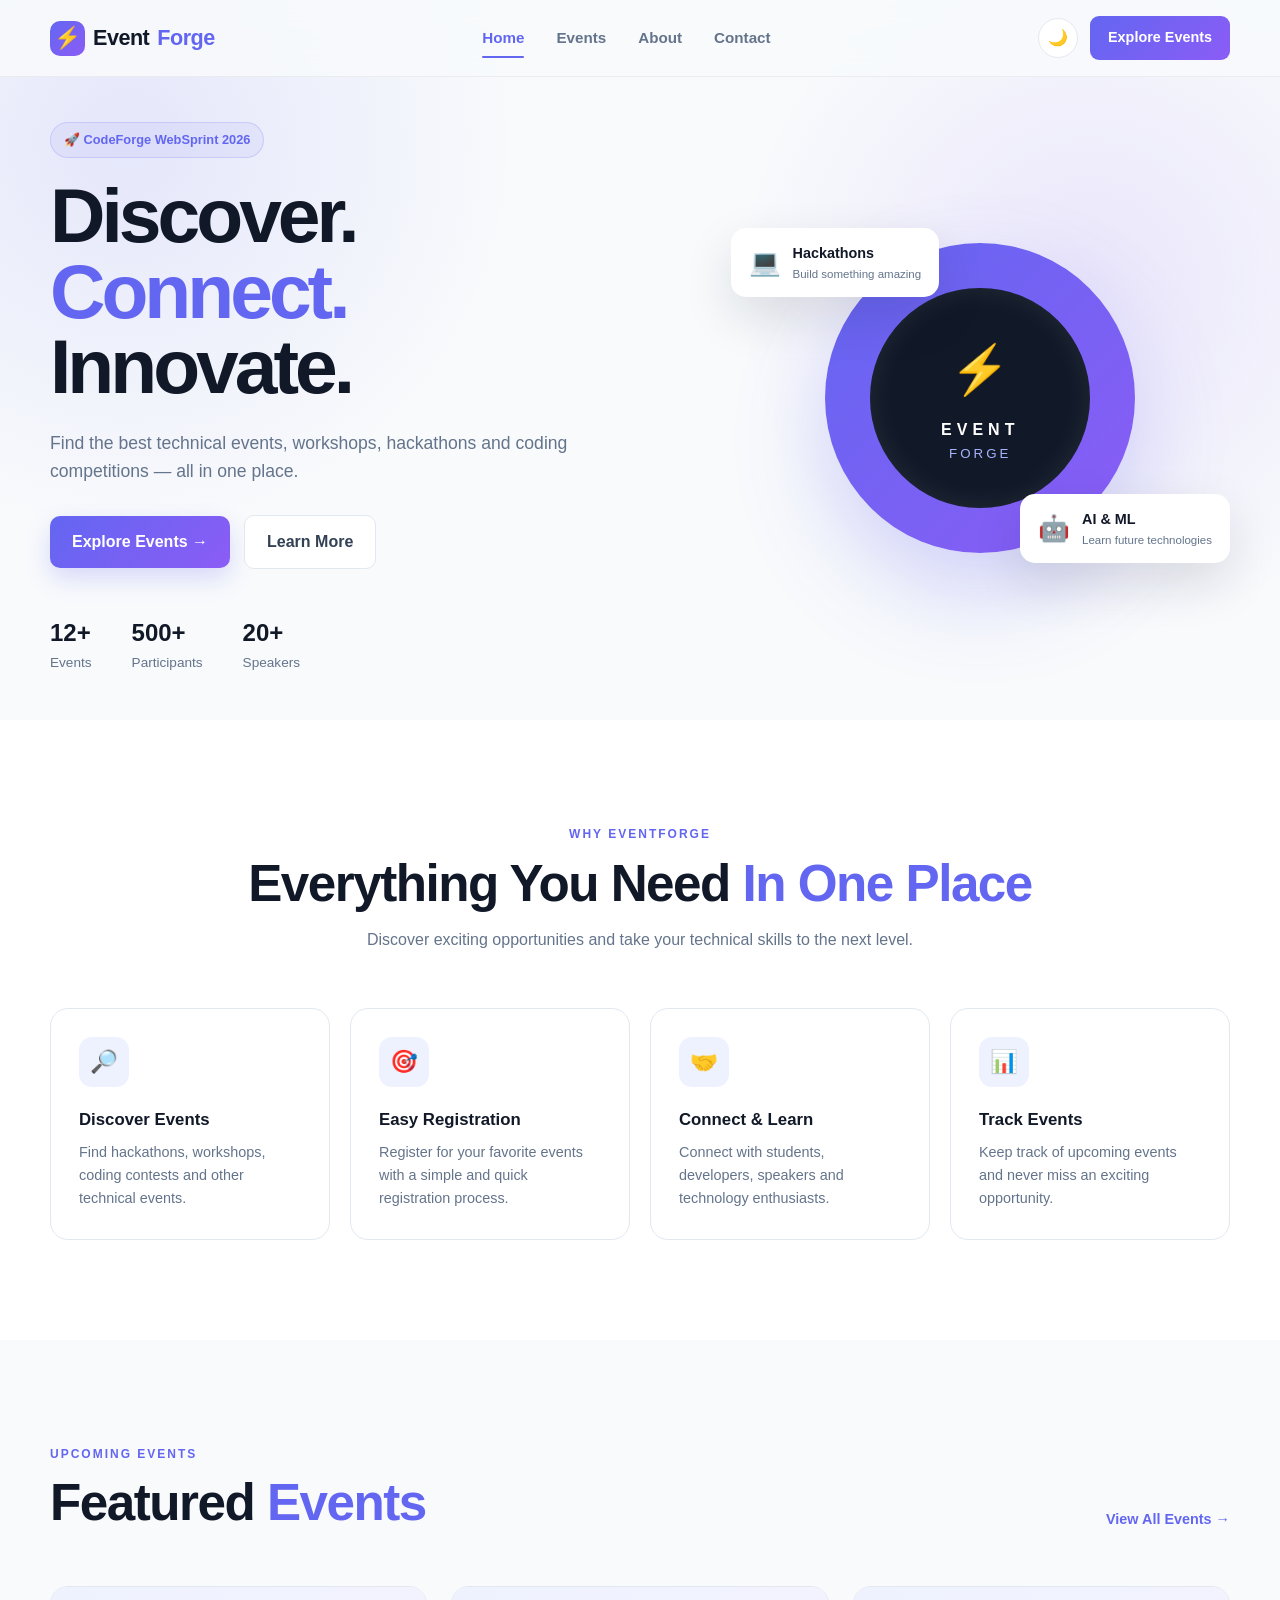
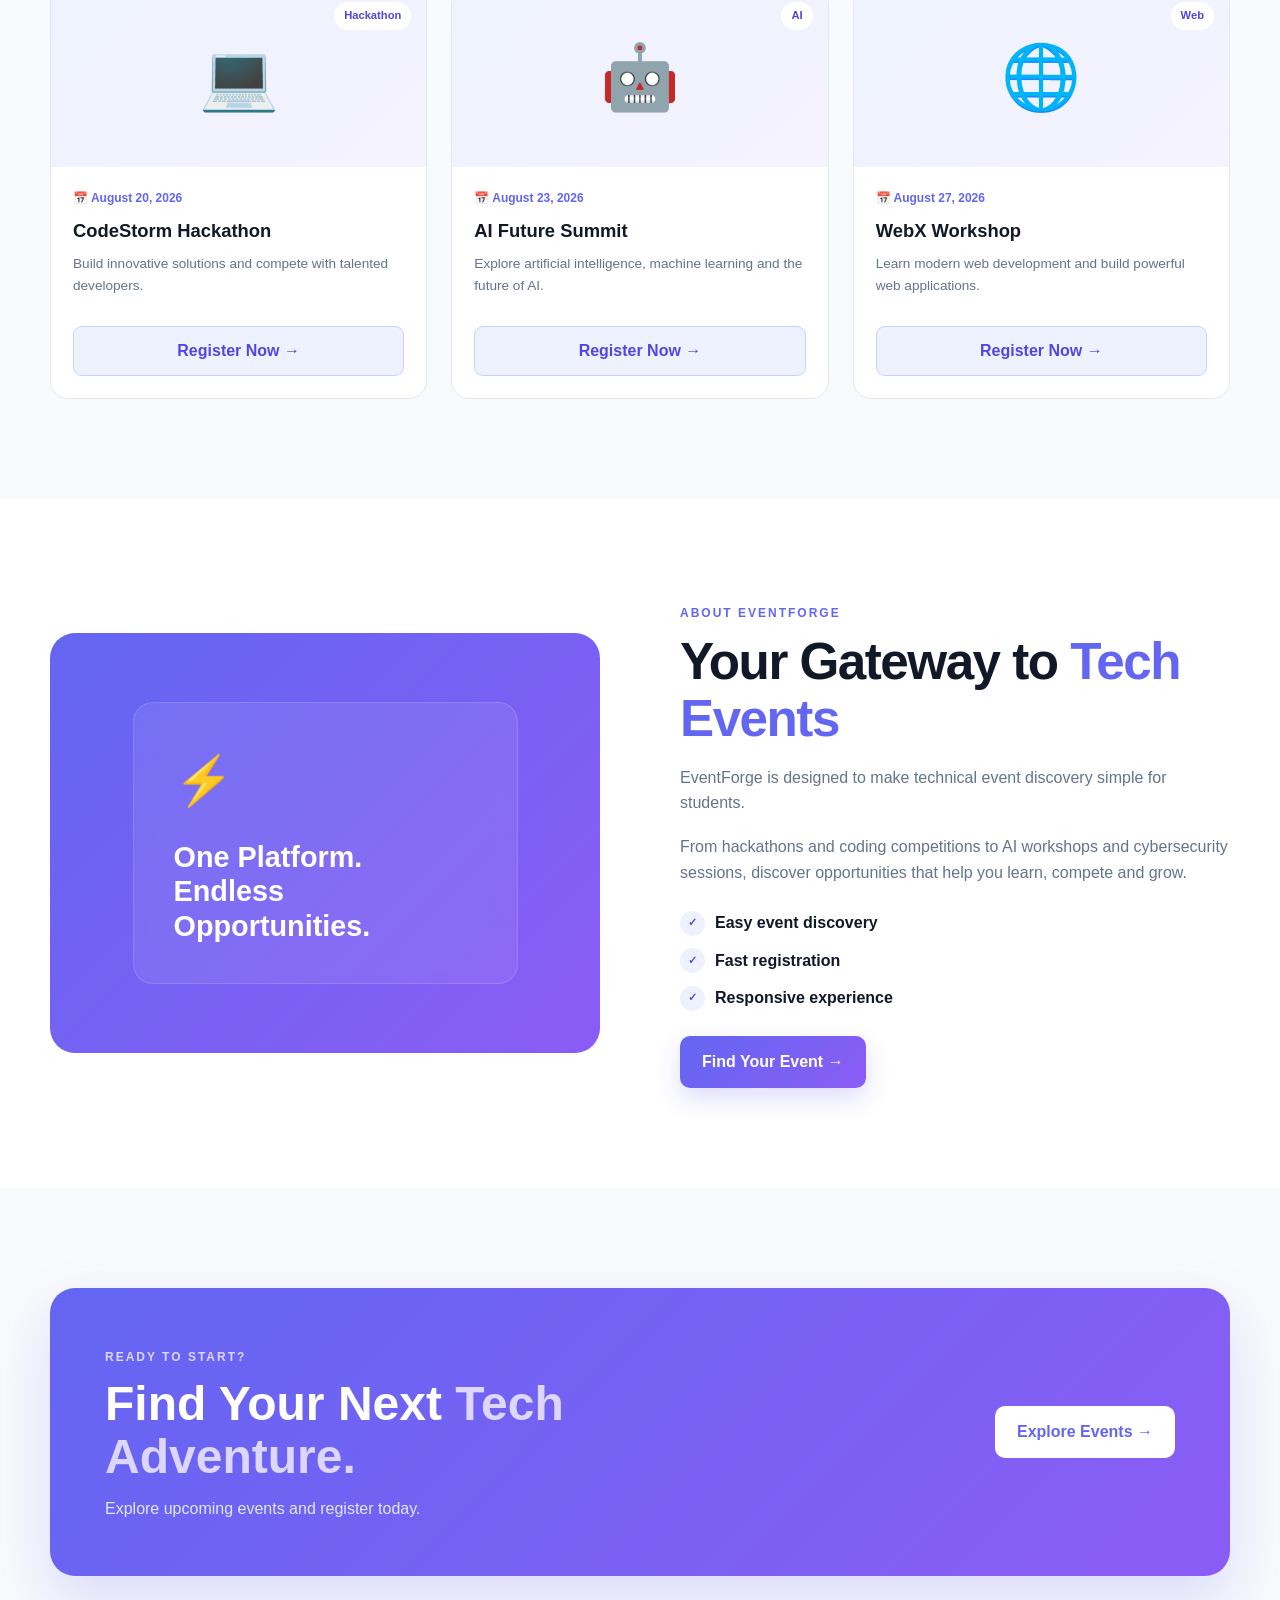
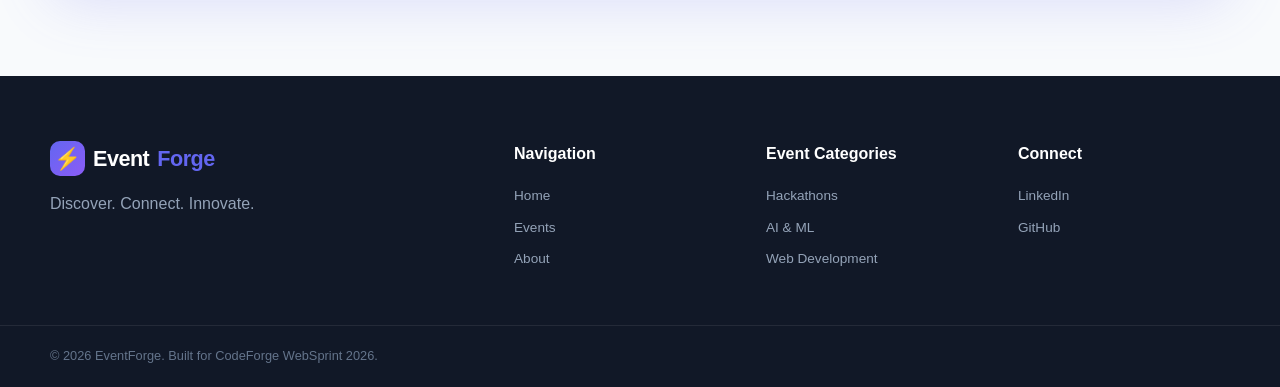
==== index.html @ fad7f62e "updated the footer." ====
<!DOCTYPE html>
<html lang="en">
<head>
    <meta charset="UTF-8">
    <meta name="viewport" content="width=device-width, initial-scale=1.0">

    <title>EventForge | Tech Event Management</title>

    <link rel="stylesheet" href="css/styles.css">
    <link rel="stylesheet" href="css/responsive.css">
</head>

<body>

    <!-- ================= HEADER ================= -->

    <header class="header">

        <div class="container nav-container">

            <a href="index.html" class="logo">
                <span class="logo-icon">⚡</span>
                Event<span>Forge</span>
            </a>

            <nav class="navbar" id="navbar">

                <a href="index.html" class="nav-link active">
                    Home
                </a>

                <a href="events.html" class="nav-link">
                    Events
                </a>

                <a href="index.html#about" class="nav-link">
                    About
                </a>

                <a href="index.html#contact" class="nav-link">
                    Contact
                </a>

            </nav>

            <div class="nav-actions">

                <button
                    class="theme-btn"
                    id="themeToggle"
                    title="Toggle Dark Mode">
                    🌙
                </button>

                <a href="events.html" class="nav-register">
                    Explore Events
                </a>

                <button class="menu-btn" id="menuBtn">
                    ☰
                </button>

            </div>

        </div>

    </header>


    <!-- ================= HERO ================= -->

    <main>

        <section class="hero">

            <div class="hero-background"></div>

            <div class="container hero-container">

                <div class="hero-content">

                    <div class="hero-badge">
                        🚀 CodeForge WebSprint 2026
                    </div>

                    <h1>
                        Discover.
                        <span>Connect.</span>
                        Innovate.
                    </h1>

                    <p>
                        Find the best technical events, workshops,
                        hackathons and coding competitions — all in one place.
                    </p>

                    <div class="hero-buttons">

                        <a href="events.html" class="btn btn-primary">
                            Explore Events →
                        </a>

                        <a href="#about" class="btn btn-secondary">
                            Learn More
                        </a>

                    </div>

                    <div class="hero-stats">

                        <div class="stat">
                            <strong>12+</strong>
                            <span>Events</span>
                        </div>

                        <div class="stat">
                            <strong>500+</strong>
                            <span>Participants</span>
                        </div>

                        <div class="stat">
                            <strong>20+</strong>
                            <span>Speakers</span>
                        </div>

                    </div>

                </div>


                <div class="hero-card">

                    <div class="floating-card card-one">
                        <span>💻</span>
                        <div>
                            <strong>Hackathons</strong>
                            <small>Build something amazing</small>
                        </div>
                    </div>

                    <div class="floating-card card-two">
                        <span>🤖</span>
                        <div>
                            <strong>AI & ML</strong>
                            <small>Learn future technologies</small>
                        </div>
                    </div>

                    <div class="hero-circle">

                        <div class="circle-content">
                            <span>⚡</span>
                            <strong>EVENT</strong>
                            <small>FORGE</small>
                        </div>

                    </div>

                </div>

            </div>

        </section>


        <!-- ================= HIGHLIGHTS ================= -->

        <section class="highlights section">

            <div class="container">

                <div class="section-heading">

                    <span class="section-label">
                        WHY EVENTFORGE
                    </span>

                    <h2>
                        Everything You Need
                        <span>In One Place</span>
                    </h2>

                    <p>
                        Discover exciting opportunities and take your
                        technical skills to the next level.
                    </p>

                </div>


                <div class="highlight-grid">

                    <div class="highlight-card">

                        <div class="highlight-icon">🔎</div>

                        <h3>Discover Events</h3>

                        <p>
                            Find hackathons, workshops, coding contests
                            and other technical events.
                        </p>

                    </div>


                    <div class="highlight-card">

                        <div class="highlight-icon">🎯</div>

                        <h3>Easy Registration</h3>

                        <p>
                            Register for your favorite events with
                            a simple and quick registration process.
                        </p>

                    </div>


                    <div class="highlight-card">

                        <div class="highlight-icon">🤝</div>

                        <h3>Connect & Learn</h3>

                        <p>
                            Connect with students, developers,
                            speakers and technology enthusiasts.
                        </p>

                    </div>


                    <div class="highlight-card">

                        <div class="highlight-icon">📊</div>

                        <h3>Track Events</h3>

                        <p>
                            Keep track of upcoming events and
                            never miss an exciting opportunity.
                        </p>

                    </div>

                </div>

            </div>

        </section>


        <!-- ================= FEATURED EVENTS ================= -->

        <section class="featured section">

            <div class="container">

                <div class="section-heading section-heading-row">

                    <div>

                        <span class="section-label">
                            UPCOMING EVENTS
                        </span>

                        <h2>
                            Featured <span>Events</span>
                        </h2>

                    </div>

                    <a href="events.html" class="view-all">
                        View All Events →
                    </a>

                </div>


                <div class="event-grid" id="featuredEvents">

                    <!-- JavaScript loads events -->

                </div>

            </div>

        </section>


        <!-- ================= ABOUT ================= -->

        <section class="about section" id="about">

            <div class="container about-container">

                <div class="about-visual">

                    <div class="about-box">

                        <span class="about-symbol">
                            ⚡
                        </span>

                        <h3>
                            One Platform.
                        </h3>

                        <h3>
                            Endless Opportunities.
                        </h3>

                    </div>

                </div>


                <div class="about-content">

                    <span class="section-label">
                        ABOUT EVENTFORGE
                    </span>

                    <h2>
                        Your Gateway to
                        <span>Tech Events</span>
                    </h2>

                    <p>
                        EventForge is designed to make technical
                        event discovery simple for students.
                    </p>

                    <p>
                        From hackathons and coding competitions to
                        AI workshops and cybersecurity sessions,
                        discover opportunities that help you learn,
                        compete and grow.
                    </p>

                    <div class="about-list">

                        <div>
                            <span>✓</span>
                            Easy event discovery
                        </div>

                        <div>
                            <span>✓</span>
                            Fast registration
                        </div>

                        <div>
                            <span>✓</span>
                            Responsive experience
                        </div>

                    </div>

                    <a href="events.html" class="btn btn-primary">
                        Find Your Event →
                    </a>

                </div>

            </div>

        </section>


        <!-- ================= CTA ================= -->

        <section class="cta section">

            <div class="container">

                <div class="cta-box">

                    <div>

                        <span class="section-label">
                            READY TO START?
                        </span>

                        <h2>
                            Find Your Next
                            <span>Tech Adventure.</span>
                        </h2>

                        <p>
                            Explore upcoming events and register today.
                        </p>

                    </div>

                    <a href="events.html" class="btn btn-light">
                        Explore Events →
                    </a>

                </div>

            </div>

        </section>

    </main>


    <!-- ================= FOOTER ================= -->

    <footer class="footer" id="contact">

        <div class="container footer-grid">

            <div class="footer-brand">

                <a href="index.html" class="logo">
                    <span class="logo-icon">⚡</span>
                    Event<span>Forge</span>
                </a>

                <p>
                    Discover. Connect. Innovate.
                </p>

            </div>


            <div class="footer-column">

                <h4>Navigation</h4>

                <a href="index.html">Home</a>
                <a href="events.html">Events</a>
                <a href="#about">About</a>

            </div>


            <div class="footer-column">

                <h4>Event Categories</h4>

                <a href="events.html?category=Hackathon">
                    Hackathons
                </a>

                <a href="events.html?category=AI">
                    AI & ML
                </a>

                <a href="events.html?category=Web">
                    Web Development
                </a>

            </div>


            <div class="footer-column">

                <h4>Connect</h4>
                <a href="#">LinkedIn</a>
                <a href="#">GitHub</a>

            </div>

        </div>


        <div class="footer-bottom">

            <div class="container">

                <p>
                    © 2026 EventForge. Built for CodeForge WebSprint 2026.
                </p>

            </div>

        </div>

    </footer>


    <script src="js/events.js"></script>
    <script src="js/script.js"></script>

</body>
</html>
---- css/styles.css ----
/* ==========================================
   EVENTFORGE
   MAIN STYLESHEET
========================================== */


/* ==========================================
   RESET
========================================== */

* {
    margin: 0;
    padding: 0;
    box-sizing: border-box;
}


html {
    scroll-behavior: smooth;
}


body {
    font-family:
        Inter,
        Arial,
        Helvetica,
        sans-serif;

    background: #f8fafc;

    color: #111827;

    line-height: 1.6;

    transition:
        background 0.3s ease,
        color 0.3s ease;
}


body.modal-open {
    overflow: hidden;
}


a {
    text-decoration: none;
    color: inherit;
}


button,
input,
select {
    font: inherit;
}


button {
    cursor: pointer;
}


img {
    max-width: 100%;
    display: block;
}


/* ==========================================
   CONTAINER
========================================== */

.container {
    width: min(
        1180px,
        calc(100% - 40px)
    );

    margin: auto;
}


/* ==========================================
   HEADER
========================================== */

.header {
    position: fixed;

    top: 0;
    left: 0;

    width: 100%;

    z-index: 1000;

    background: rgba(
        248,
        250,
        252,
        0.88
    );

    backdrop-filter: blur(15px);

    border-bottom:
        1px solid rgba(
            0,
            0,
            0,
            0.05
        );

    transition: 0.3s ease;
}


.header.scrolled {
    box-shadow:
        0 8px 30px rgba(
            0,
            0,
            0,
            0.08
        );
}


.nav-container {
    height: 76px;

    display: flex;

    align-items: center;

    justify-content: space-between;

    gap: 30px;
}


/* ==========================================
   LOGO
========================================== */

.logo {
    display: flex;

    align-items: center;

    gap: 8px;

    font-size: 1.35rem;

    font-weight: 800;

    letter-spacing: -0.5px;
}


.logo span:last-child {
    color: #6366f1;
}


.logo-icon {
    width: 35px;

    height: 35px;

    display: grid;

    place-items: center;

    border-radius: 10px;

    color: white;

    background:
        linear-gradient(
            135deg,
            #6366f1,
            #8b5cf6
        );
}


/* ==========================================
   NAVIGATION
========================================== */

.navbar {
    display: flex;

    align-items: center;

    gap: 32px;
}


.nav-link {
    position: relative;

    font-size: 0.95rem;

    font-weight: 600;

    color: #64748b;

    transition: 0.25s ease;
}


.nav-link:hover,
.nav-link.active {
    color: #6366f1;
}


.nav-link.active::after {
    content: "";

    position: absolute;

    left: 0;

    bottom: -8px;

    width: 100%;

    height: 2px;

    border-radius: 10px;

    background: #6366f1;
}


.nav-actions {
    display: flex;

    align-items: center;

    gap: 12px;
}


.theme-btn {
    width: 40px;

    height: 40px;

    border: 1px solid #e2e8f0;

    border-radius: 50%;

    background: white;

    transition: 0.25s ease;
}


.theme-btn:hover {
    transform: rotate(15deg);
}


.nav-register {
    padding:
        10px 18px;

    border-radius: 9px;

    color: white;

    font-size: 0.9rem;

    font-weight: 700;

    background:
        linear-gradient(
            135deg,
            #6366f1,
            #8b5cf6
        );
}


.menu-btn {
    display: none;

    border: none;

    background: none;

    font-size: 1.5rem;
}


/* ==========================================
   HERO
========================================== */

.hero {
    position: relative;

    min-height: 720px;

    padding-top: 76px;

    display: flex;

    align-items: center;

    overflow: hidden;
}


.hero-background {
    position: absolute;

    inset: 0;

    background:
        radial-gradient(
            circle at 10% 20%,
            rgba(
                99,
                102,
                241,
                0.13
            ),
            transparent 30%
        ),

        radial-gradient(
            circle at 85% 40%,
            rgba(
                139,
                92,
                246,
                0.13
            ),
            transparent 30%
        );
}


.hero-container {
    position: relative;

    display: grid;

    grid-template-columns:
        1.1fr
        0.9fr;

    align-items: center;

    gap: 70px;
}


.hero-badge {
    display: inline-flex;

    padding:
        7px 13px;

    margin-bottom: 20px;

    border:
        1px solid
        rgba(
            99,
            102,
            241,
            0.2
        );

    border-radius: 30px;

    background:
        rgba(
            99,
            102,
            241,
            0.07
        );

    color: #6366f1;

    font-size: 0.8rem;

    font-weight: 700;
}


.hero h1 {
    max-width: 700px;

    font-size:
        clamp(
            3rem,
            6vw,
            5.5rem
        );

    line-height: 0.98;

    letter-spacing: -4px;

    margin-bottom: 25px;
}


.hero h1 span {
    display: block;

    color: #6366f1;
}


.hero-content > p {
    max-width: 570px;

    margin-bottom: 30px;

    color: #64748b;

    font-size: 1.1rem;
}


.hero-buttons {
    display: flex;

    align-items: center;

    gap: 14px;

    margin-bottom: 45px;
}


.btn {
    display: inline-flex;

    justify-content: center;

    align-items: center;

    gap: 8px;

    padding:
        13px 22px;

    border-radius: 10px;

    border: none;

    font-weight: 700;

    transition:
        transform 0.25s ease,
        box-shadow 0.25s ease;
}


.btn:hover {
    transform: translateY(-2px);
}


.btn-primary {
    color: white;

    background:
        linear-gradient(
            135deg,
            #6366f1,
            #8b5cf6
        );

    box-shadow:
        0 10px 25px
        rgba(
            99,
            102,
            241,
            0.22
        );
}


.btn-secondary {
    background: white;

    border:
        1px solid #e2e8f0;

    color: #334155;
}


.btn-light {
    background: white;

    color: #6366f1;
}


/* ==========================================
   STATS
========================================== */

.hero-stats {
    display: flex;

    gap: 40px;
}


.stat {
    display: flex;

    flex-direction: column;
}


.stat strong {
    font-size: 1.5rem;
}


.stat span {
    color: #64748b;

    font-size: 0.85rem;
}


/* ==========================================
   HERO VISUAL
========================================== */

.hero-card {
    position: relative;

    height: 480px;

    display: grid;

    place-items: center;
}


.hero-circle {
    width: 310px;

    height: 310px;

    display: grid;

    place-items: center;

    border-radius: 50%;

    background:
        linear-gradient(
            135deg,
            #6366f1,
            #8b5cf6
        );

    box-shadow:
        0 40px 90px
        rgba(
            99,
            102,
            241,
            0.25
        );

    animation:
        float 5s ease-in-out infinite;
}


.circle-content {
    width: 220px;

    height: 220px;

    display: flex;

    flex-direction: column;

    align-items: center;

    justify-content: center;

    border-radius: 50%;

    background: #111827;

    color: white;

    box-shadow:
        inset 0 0 30px
        rgba(
            255,
            255,
            255,
            0.08
        );
}


.circle-content span {
    font-size: 3rem;

    margin-bottom: 8px;
}


.circle-content strong {
    letter-spacing: 5px;
}


.circle-content small {
    letter-spacing: 3px;

    color: #a5b4fc;
}


.floating-card {
    position: absolute;

    z-index: 2;

    display: flex;

    align-items: center;

    gap: 12px;

    padding: 14px 18px;

    border-radius: 15px;

    background: white;

    box-shadow:
        0 20px 50px
        rgba(
            15,
            23,
            42,
            0.12
        );

    animation:
        float 4s ease-in-out infinite;
}


.floating-card span {
    font-size: 1.6rem;
}


.floating-card div {
    display: flex;

    flex-direction: column;
}


.floating-card strong {
    font-size: 0.9rem;
}


.floating-card small {
    color: #64748b;

    font-size: 0.72rem;
}


.card-one {
    top: 70px;

    left: 0;
}


.card-two {
    right: 0;

    bottom: 75px;

    animation-delay: 1s;
}


@keyframes float {

    0%,
    100% {
        transform: translateY(0);
    }

    50% {
        transform: translateY(-12px);
    }

}


/* ==========================================
   SECTIONS
========================================== */

.section {
    padding:
        100px 0;
}


.section-heading {
    text-align: center;

    margin-bottom: 55px;
}


.section-heading-row {
    display: flex;

    align-items: flex-end;

    justify-content: space-between;

    text-align: left;
}


.section-label {
    color: #6366f1;

    font-size: 0.75rem;

    font-weight: 800;

    letter-spacing: 2px;
}


.section-heading h2,
.about-content h2 {
    margin-top: 10px;

    font-size:
        clamp(
            2rem,
            4vw,
            3.2rem
        );

    line-height: 1.1;

    letter-spacing: -1.5px;
}


.section-heading h2 span,
.about-content h2 span,
.cta-box h2 span {
    color: #6366f1;
}


.section-heading p {
    max-width: 600px;

    margin:
        15px auto 0;

    color: #64748b;
}


/* ==========================================
   HIGHLIGHTS
========================================== */

.highlights {
    background: white;
}


.highlight-grid {
    display: grid;

    grid-template-columns:
        repeat(4, 1fr);

    gap: 20px;
}


.highlight-card {
    padding: 28px;

    border:
        1px solid #e2e8f0;

    border-radius: 18px;

    background: white;

    transition:
        transform 0.3s ease,
        box-shadow 0.3s ease;
}


.highlight-card:hover {
    transform: translateY(-6px);

    box-shadow:
        0 20px 50px
        rgba(
            15,
            23,
            42,
            0.08
        );
}


.highlight-icon {
    width: 50px;

    height: 50px;

    display: grid;

    place-items: center;

    margin-bottom: 20px;

    border-radius: 13px;

    background:
        #eef2ff;

    font-size: 1.4rem;
}


.highlight-card h3 {
    margin-bottom: 8px;

    font-size: 1.05rem;
}


.highlight-card p {
    color: #64748b;

    font-size: 0.9rem;
}


/* ==========================================
   EVENT CARDS
========================================== */

.event-grid {
    display: grid;

    grid-template-columns:
        repeat(3, 1fr);

    gap: 24px;
}


.event-card {
    overflow: hidden;

    border:
        1px solid #e2e8f0;

    border-radius: 18px;

    background: white;

    transition:
        transform 0.3s ease,
        box-shadow 0.3s ease;
}


.event-card:hover {
    transform: translateY(-6px);

    box-shadow:
        0 20px 50px
        rgba(
            15,
            23,
            42,
            0.1
        );
}


.event-image {
    position: relative;

    height: 180px;

    display: grid;

    place-items: center;

    background:
        linear-gradient(
            135deg,
            #eef2ff,
            #f5f3ff
        );
}


.event-icon {
    font-size: 4rem;
}


.event-category {
    position: absolute;

    top: 15px;

    right: 15px;

    padding:
        5px 10px;

    border-radius: 20px;

    color: #4f46e5;

    background: white;

    font-size: 0.7rem;

    font-weight: 700;
}


.event-content {
    padding: 22px;
}


.event-date {
    margin-bottom: 7px;

    color: #6366f1;

    font-size: 0.75rem;

    font-weight: 700;
}


.event-content h3 {
    margin-bottom: 8px;

    font-size: 1.15rem;
}


.event-content p {
    min-height: 55px;

    margin-bottom: 18px;

    color: #64748b;

    font-size: 0.85rem;
}


.event-register {
    width: 100%;

    padding: 11px;

    border:
        1px solid #c7d2fe;

    border-radius: 9px;

    color: #4f46e5;

    background: #eef2ff;

    font-weight: 700;

    transition: 0.25s ease;
}


.event-register:hover {
    color: white;

    background: #6366f1;
}


.view-all {
    color: #6366f1;

    font-weight: 700;

    font-size: 0.9rem;
}


/* ==========================================
   ABOUT
========================================== */

.about {
    background: white;
}


.about-container {
    display: grid;

    grid-template-columns:
        1fr 1fr;

    align-items: center;

    gap: 80px;
}


.about-visual {
    min-height: 420px;

    display: grid;

    place-items: center;

    border-radius: 25px;

    background:
        linear-gradient(
            135deg,
            #6366f1,
            #8b5cf6
        );
}


.about-box {
    width: 70%;

    padding: 40px;

    border:
        1px solid
        rgba(
            255,
            255,
            255,
            0.15
        );

    border-radius: 20px;

    background:
        rgba(
            255,
            255,
            255,
            0.08
        );

    color: white;

    backdrop-filter: blur(10px);
}


.about-symbol {
    font-size: 3rem;

    display: block;

    margin-bottom: 20px;
}


.about-box h3 {
    font-size: 1.8rem;

    line-height: 1.2;
}


.about-content > p {
    margin-top: 18px;

    color: #64748b;
}


.about-list {
    display: flex;

    flex-direction: column;

    gap: 12px;

    margin:
        25px 0;
}


.about-list div {
    display: flex;

    align-items: center;

    gap: 10px;

    font-weight: 600;
}


.about-list span {
    width: 25px;

    height: 25px;

    display: grid;

    place-items: center;

    border-radius: 50%;

    color: #4f46e5;

    background: #eef2ff;

    font-size: 0.7rem;
}


/* ==========================================
   CTA
========================================== */

.cta-box {
    display: flex;

    align-items: center;

    justify-content: space-between;

    gap: 30px;

    padding: 55px;

    border-radius: 25px;

    background:
        linear-gradient(
            135deg,
            #6366f1,
            #8b5cf6
        );

    color: white;

    box-shadow:
        0 25px 60px
        rgba(
            99,
            102,
            241,
            0.2
        );
}


.cta-box .section-label {
    color: #ddd6fe;
}


.cta-box h2 {
    margin-top: 10px;

    max-width: 600px;

    font-size:
        clamp(
            2rem,
            4vw,
            3rem
        );

    line-height: 1.1;
}


.cta-box h2 span {
    color: #ddd6fe;
}


.cta-box p {
    margin-top: 12px;

    color: #e0e7ff;
}


/* ==========================================
   PAGE HERO
========================================== */

.page-hero {
    padding:
        170px 0 90px;

    text-align: center;

    background:
        radial-gradient(
            circle at 50% 0%,
            rgba(
                99,
                102,
                241,
                0.12
            ),
            transparent 50%
        );
}


.page-hero h1 {
    margin:
        12px 0;

    font-size:
        clamp(
            2.5rem,
            6vw,
            4.5rem
        );

    letter-spacing: -3px;
}


.page-hero h1 span {
    color: #6366f1;
}


.page-hero p {
    color: #64748b;

    font-size: 1.05rem;
}


/* ==========================================
   SEARCH CONTROLS
========================================== */

.event-controls {
    display: grid;

    grid-template-columns:
        1fr
        250px;

    gap: 15px;

    margin-bottom: 20px;
}


.search-box {
    display: flex;

    align-items: center;

    gap: 10px;

    padding:
        0 16px;

    border:
        1px solid #e2e8f0;

    border-radius: 10px;

    background: white;
}


.search-box input {
    width: 100%;

    padding: 14px 0;

    outline: none;

    border: none;

    background: transparent;
}


.filter-box select {
    width: 100%;

    padding: 14px;

    border:
        1px solid #e2e8f0;

    border-radius: 10px;

    outline: none;

    background: white;
}


.results-info {
    margin-bottom: 25px;

    color: #64748b;

    font-size: 0.85rem;
}


.full-events {
    grid-template-columns:
        repeat(3, 1fr);
}


/* ==========================================
   NO EVENTS
========================================== */

.no-events {
    padding: 70px 20px;

    text-align: center;
}


.no-events > div {
    font-size: 3rem;
}


.no-events h3 {
    margin-top: 10px;
}


.no-events p {
    color: #64748b;
}


/* ==========================================
   MODAL
========================================== */

.modal {
    position: fixed;

    inset: 0;

    z-index: 2000;

    display: flex;

    align-items: center;

    justify-content: center;

    padding: 20px;

    background:
        rgba(
            15,
            23,
            42,
            0.65
        );

    opacity: 0;

    visibility: hidden;

    transition: 0.3s ease;
}


.modal.show {
    opacity: 1;

    visibility: visible;
}


.modal-content {
    position: relative;

    width: min(
        500px,
        100%
    );

    max-height: 90vh;

    overflow-y: auto;

    padding: 35px;

    border-radius: 20px;

    background: white;

    transform: translateY(20px);

    transition: 0.3s ease;
}


.modal.show .modal-content {
    transform: translateY(0);
}


.modal-close {
    position: absolute;

    top: 15px;

    right: 15px;

    width: 35px;

    height: 35px;

    border: none;

    border-radius: 50%;

    background: #f1f5f9;

    font-size: 1.3rem;
}


.modal-header {
    text-align: center;

    margin-bottom: 25px;
}


.modal-icon {
    font-size: 2.5rem;
}


.modal-header h2 {
    margin-top: 8px;
}


.modal-header p {
    color: #6366f1;

    font-size: 0.85rem;
}


.form-group {
    margin-bottom: 18px;
}


.form-group label {
    display: block;

    margin-bottom: 7px;

    font-size: 0.85rem;

    font-weight: 700;
}


.form-group input,
.form-group select {
    width: 100%;

    padding: 12px 14px;

    border:
        1px solid #e2e8f0;

    border-radius: 9px;

    outline: none;

    background: white;
}


.form-group input:focus,
.form-group select:focus {
    border-color: #6366f1;

    box-shadow:
        0 0 0 3px
        rgba(
            99,
            102,
            241,
            0.1
        );
}


.error {
    display: block;

    margin-top: 5px;

    color: #ef4444;

    font-size: 0.72rem;
}


.form-submit {
    width: 100%;

    margin-top: 5px;
}


.success-message {
    display: none;

    text-align: center;

    padding: 20px 0;
}


.success-message.show {
    display: block;
}


.success-icon {
    width: 70px;

    height: 70px;

    display: grid;

    place-items: center;

    margin:
        0 auto 20px;

    border-radius: 50%;

    color: white;

    background: #22c55e;

    font-size: 2rem;
}


.success-message p {
    margin:
        8px 0 25px;

    color: #64748b;
}


/* ==========================================
   FOOTER
========================================== */

.footer {
    padding-top: 65px;

    background: #111827;

    color: white;
}


.footer-grid {
    display: grid;

    grid-template-columns:
        2fr
        1fr
        1fr
        1fr;

    gap: 40px;

    padding-bottom: 55px;
}


.footer-brand p {
    margin-top: 15px;

    color: #94a3b8;
}


.footer-column {
    display: flex;

    flex-direction: column;

    gap: 10px;
}


.footer-column h4 {
    margin-bottom: 8px;
}


.footer-column a {
    color: #94a3b8;

    font-size: 0.85rem;

    transition: 0.2s ease;
}


.footer-column a:hover {
    color: white;
}


.footer-bottom {
    padding:
        20px 0;

    border-top:
        1px solid
        rgba(
            255,
            255,
            255,
            0.08
        );
}


.footer-bottom p {
    color: #64748b;

    font-size: 0.8rem;
}


/* ==========================================
   DARK MODE
========================================== */

body.dark-mode {
    background: #0f172a;

    color: #f8fafc;
}


body.dark-mode .header {
    background:
        rgba(
            15,
            23,
            42,
            0.9
        );

    border-color:
        rgba(
            255,
            255,
            255,
            0.08
        );
}


body.dark-mode .nav-link {
    color: #94a3b8;
}


body.dark-mode .nav-link:hover,
body.dark-mode .nav-link.active {
    color: #a5b4fc;
}


body.dark-mode .theme-btn {
    color: white;

    background: #1e293b;

    border-color: #334155;
}


body.dark-mode .hero-content > p,
body.dark-mode .section-heading p,
body.dark-mode .page-hero p,
body.dark-mode .event-content p,
body.dark-mode .stat span,
body.dark-mode .about-content > p {
    color: #94a3b8;
}


body.dark-mode .highlights,
body.dark-mode .about {
    background: #0f172a;
}


body.dark-mode .highlight-card,
body.dark-mode .event-card {
    border-color: #1e293b;

    background: #111827;
}


body.dark-mode .highlight-card p,
body.dark-mode .event-content p {
    color: #94a3b8;
}


body.dark-mode .highlight-icon {
    background: #1e293b;
}


body.dark-mode .event-image {
    background:
        linear-gradient(
            135deg,
            #1e1b4b,
            #312e81
        );
}


body.dark-mode .event-category {
    color: #c7d2fe;

    background: #111827;
}


body.dark-mode .event-register {
    color: #c7d2fe;

    border-color: #3730a3;

    background: #1e1b4b;
}


body.dark-mode .event-register:hover {
    color: white;

    background: #6366f1;
}


body.dark-mode .btn-secondary {
    color: #e2e8f0;

    background: #1e293b;

    border-color: #334155;
}


body.dark-mode .search-box,
body.dark-mode .filter-box select {
    color: white;

    background: #111827;

    border-color: #334155;
}


body.dark-mode .search-box input,
body.dark-mode .filter-box select {
    color: white;
}


body.dark-mode .search-box input::placeholder {
    color: #64748b;
}


body.dark-mode .modal-content {
    background: #111827;
}


body.dark-mode .modal-close {
    color: white;

    background: #1e293b;
}


body.dark-mode .form-group input,
body.dark-mode .form-group select {
    color: white;

    background: #0f172a;

    border-color: #334155;
}


body.dark-mode .form-group input::placeholder {
    color: #64748b;
}
---- css/responsive.css ----
/* ==========================================
   RESPONSIVE DESIGN
========================================== */


/* ==========================================
   TABLET
========================================== */

@media (max-width: 1000px) {

    .hero-container {
        grid-template-columns: 1fr;

        text-align: center;

        gap: 20px;
    }


    .hero {
        padding-top: 120px;
    }


    .hero-content > p {
        margin-left: auto;

        margin-right: auto;
    }


    .hero-buttons,
    .hero-stats {
        justify-content: center;
    }


    .hero-card {
        height: 380px;
    }


    .highlight-grid {
        grid-template-columns:
            repeat(2, 1fr);
    }


    .event-grid,
    .full-events {
        grid-template-columns:
            repeat(2, 1fr);
    }


    .about-container {
        grid-template-columns: 1fr;

        gap: 50px;
    }


    .about-visual {
        min-height: 350px;
    }


    .footer-grid {
        grid-template-columns:
            repeat(2, 1fr);
    }

}


/* ==========================================
   MOBILE
========================================== */

@media (max-width: 700px) {

    .container {
        width:
            calc(100% - 30px);
    }


    .nav-container {
        height: 68px;
    }


    .navbar {
        position: absolute;

        top: 68px;

        left: 15px;

        right: 15px;

        display: none;

        flex-direction: column;

        align-items: flex-start;

        gap: 0;

        padding: 15px;

        border-radius: 12px;

        background: white;

        box-shadow:
            0 20px 50px
            rgba(
                15,
                23,
                42,
                0.12
            );
    }


    .navbar.mobile-open {
        display: flex;
    }


    .nav-link {
        width: 100%;

        padding: 12px 5px;
    }


    .nav-link.active::after {
        display: none;
    }


    .nav-register {
        display: none;
    }


    .menu-btn {
        display: block;
    }


    .hero {
        min-height: auto;

        padding:
            120px 0 70px;
    }


    .hero h1 {
        font-size: 3rem;

        letter-spacing: -2px;
    }


    .hero-content > p {
        font-size: 0.95rem;
    }


    .hero-buttons {
        flex-direction: column;
    }


    .hero-buttons .btn {
        width: 100%;
    }


    .hero-stats {
        gap: 25px;
    }


    .hero-card {
        height: 330px;
    }


    .hero-circle {
        width: 230px;

        height: 230px;
    }


    .circle-content {
        width: 165px;

        height: 165px;
    }


    .circle-content span {
        font-size: 2rem;
    }


    .floating-card {
        padding: 10px;

        transform: scale(0.8);
    }


    .card-one {
        left: -5px;

        top: 40px;
    }


    .card-two {
        right: -5px;

        bottom: 40px;
    }


    .section {
        padding:
            70px 0;
    }


    .section-heading-row {
        flex-direction: column;

        align-items: flex-start;

        gap: 15px;
    }


    .highlight-grid {
        grid-template-columns: 1fr;
    }


    .event-grid,
    .full-events {
        grid-template-columns: 1fr;
    }


    .event-controls {
        grid-template-columns: 1fr;
    }


    .cta-box {
        flex-direction: column;

        align-items: flex-start;

        padding: 35px 25px;
    }


    .footer-grid {
        grid-template-columns: 1fr 1fr;

        gap: 35px;
    }


    .footer-brand {
        grid-column:
            span 2;
    }


    .modal-content {
        padding: 25px 20px;
    }

}


/* ==========================================
   SMALL MOBILE
========================================== */

@media (max-width: 420px) {

    .logo {
        font-size: 1.1rem;
    }


    .logo-icon {
        width: 31px;

        height: 31px;
    }


    .hero h1 {
        font-size: 2.5rem;
    }


    .hero-stats {
        gap: 15px;
    }


    .stat strong {
        font-size: 1.2rem;
    }


    .floating-card {
        display: none;
    }


    .hero-card {
        height: 270px;
    }


    .hero-circle {
        width: 210px;

        height: 210px;
    }


    .circle-content {
        width: 150px;

        height: 150px;
    }


    .footer-grid {
        grid-template-columns: 1fr;
    }


    .footer-brand {
        grid-column: auto;
    }

}


/* ==========================================
   DARK MODE MOBILE MENU
========================================== */

@media (max-width: 700px) {

    body.dark-mode .navbar {
        background: #111827;

        box-shadow:
            0 20px 50px
            rgba(
                0,
                0,
                0,
                0.3
            );
    }

}
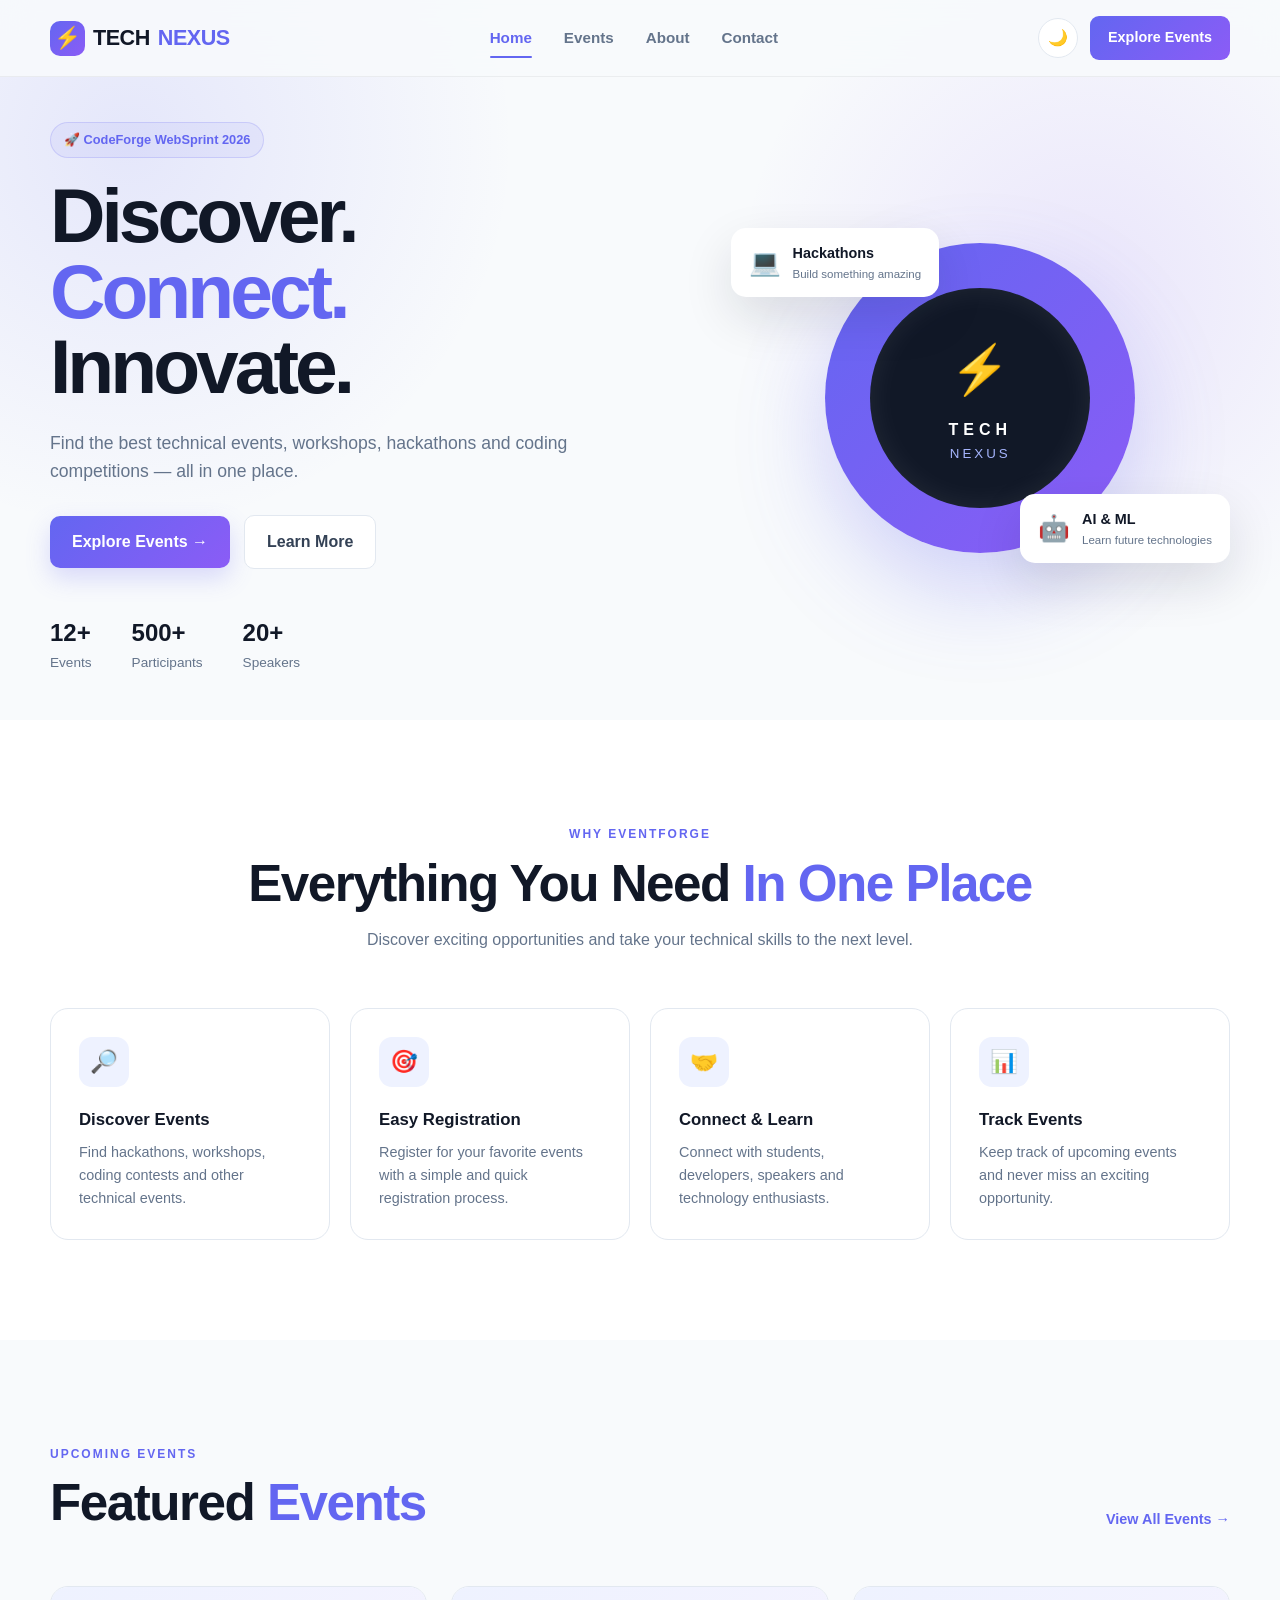
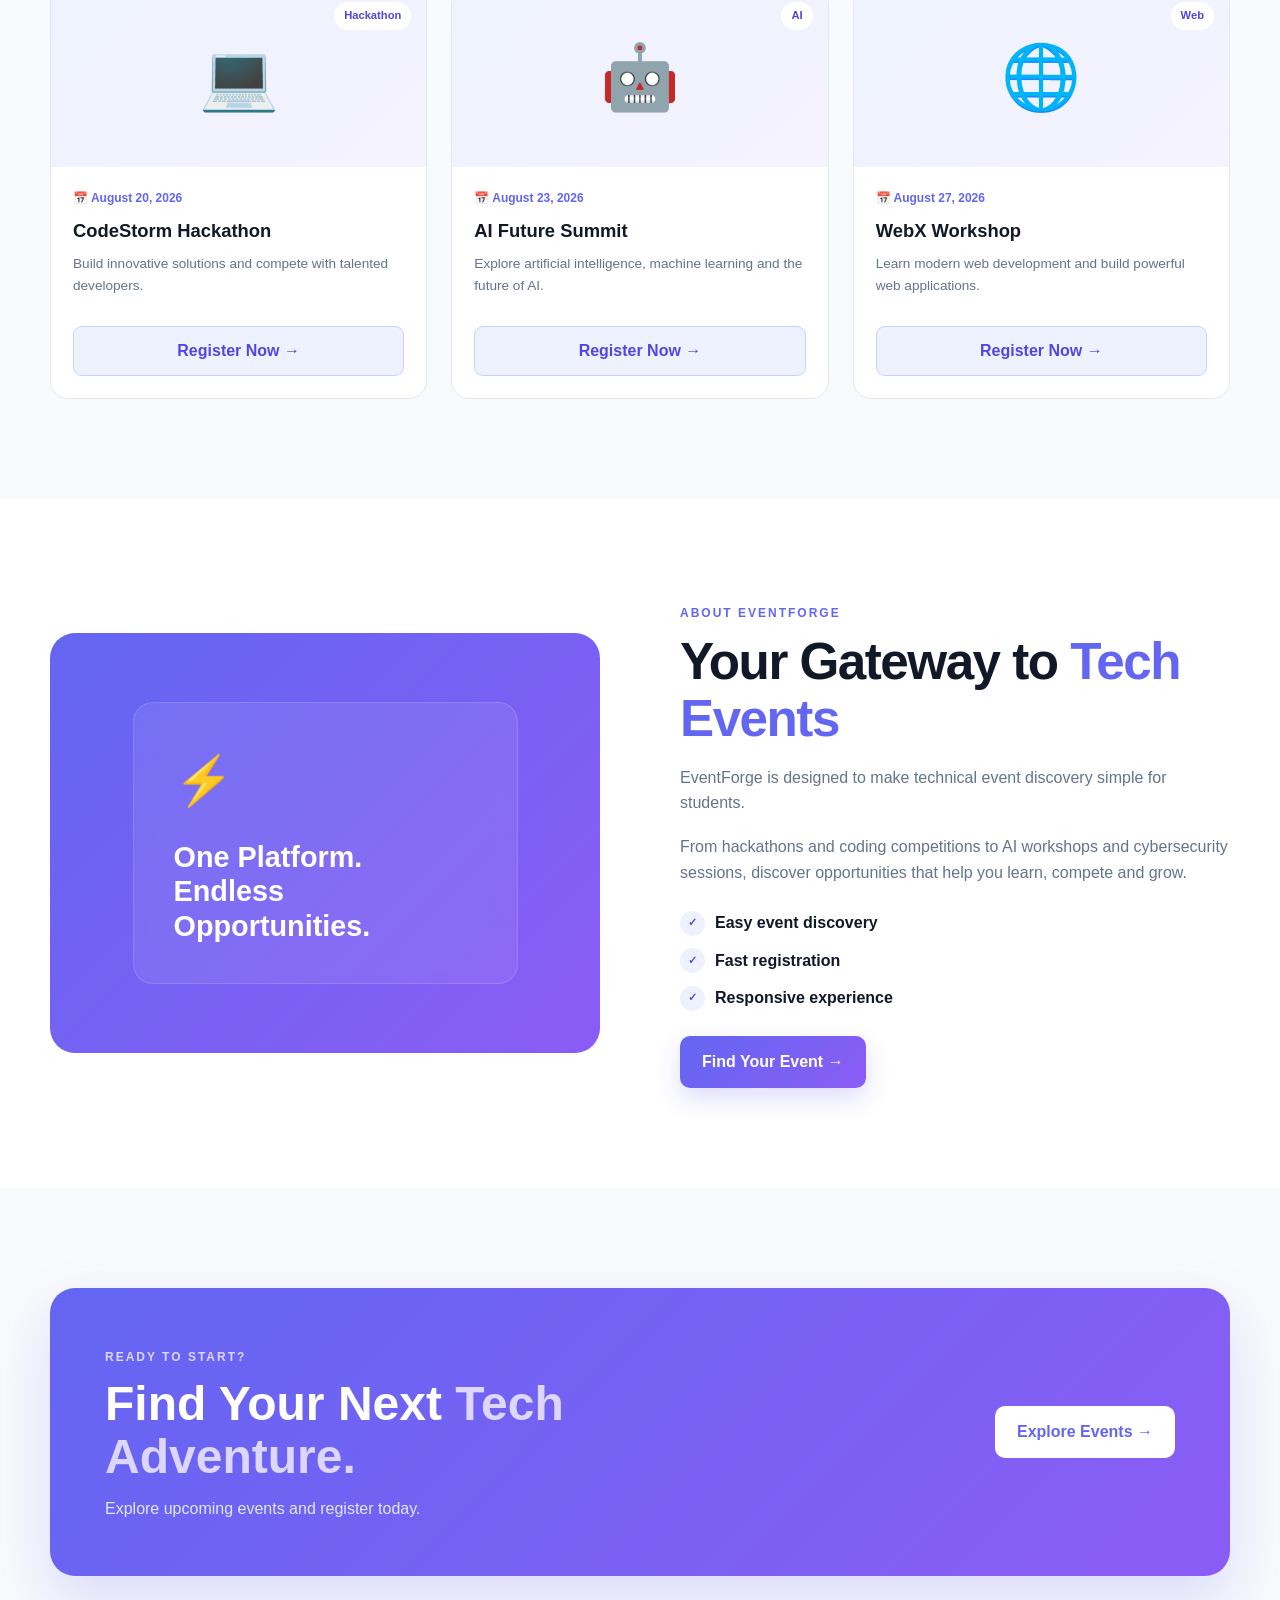
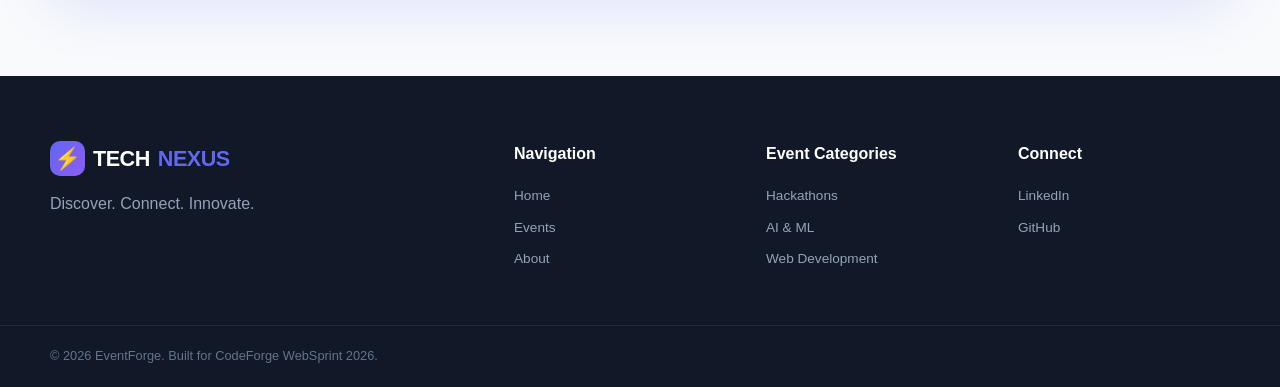
==== commit 04de1928: "Updated some functionalities and changed title in some required positions." ====
--- a/index.html
+++ b/index.html
@@ -4,7 +4,7 @@
     <meta charset="UTF-8">
     <meta name="viewport" content="width=device-width, initial-scale=1.0">
 
-    <title>EventForge | Tech Event Management</title>
+    <title>TECHNEXUS | Tech Event Management</title>
 
     <link rel="stylesheet" href="css/styles.css">
     <link rel="stylesheet" href="css/responsive.css">
@@ -20,7 +20,7 @@
 
             <a href="index.html" class="logo">
                 <span class="logo-icon">⚡</span>
-                Event<span>Forge</span>
+                TECH<span>NEXUS</span>
             </a>
 
             <nav class="navbar" id="navbar">
@@ -150,8 +150,8 @@
 
                         <div class="circle-content">
                             <span>⚡</span>
-                            <strong>EVENT</strong>
-                            <small>FORGE</small>
+                            <strong>TECH</strong>
+                            <small>NEXUS</small>
                         </div>
 
                     </div>
@@ -418,7 +418,7 @@
 
                 <a href="index.html" class="logo">
                     <span class="logo-icon">⚡</span>
-                    Event<span>Forge</span>
+                    TECH<span>NEXUS</span>
                 </a>
 
                 <p>
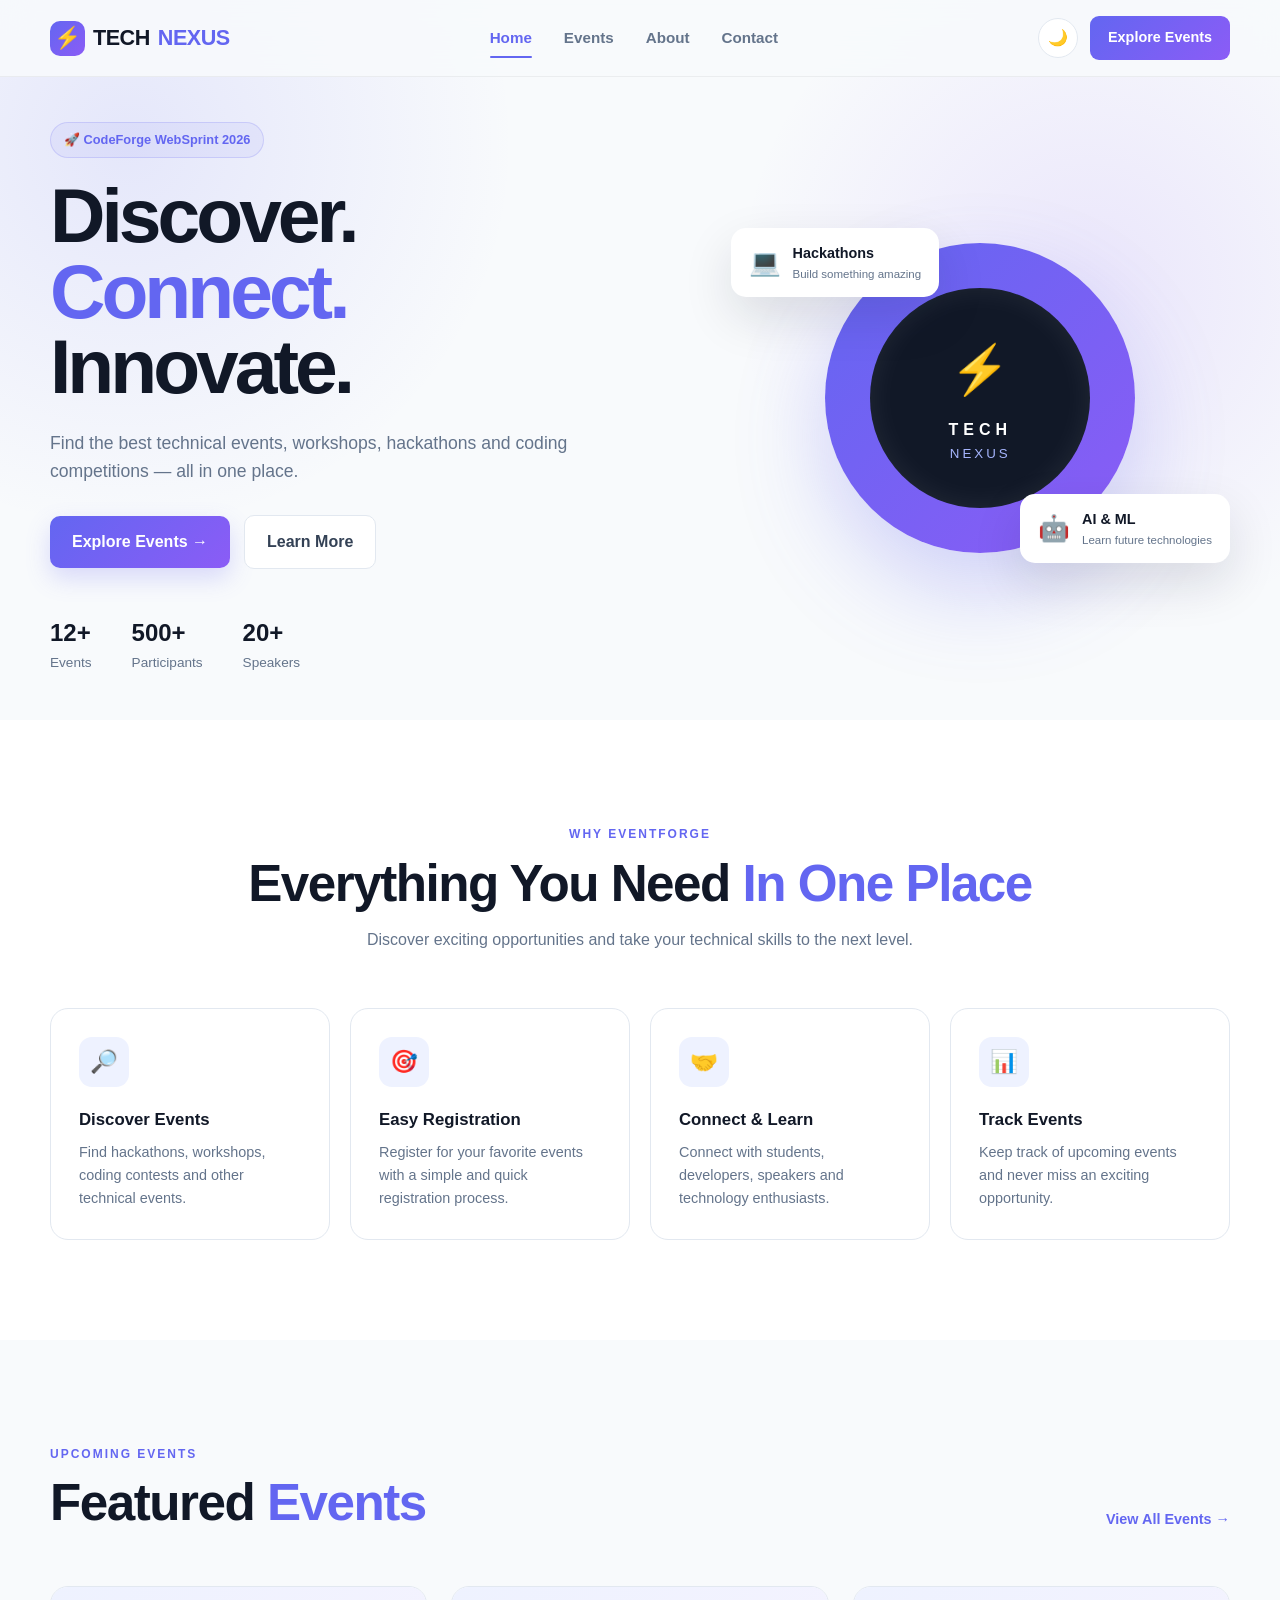
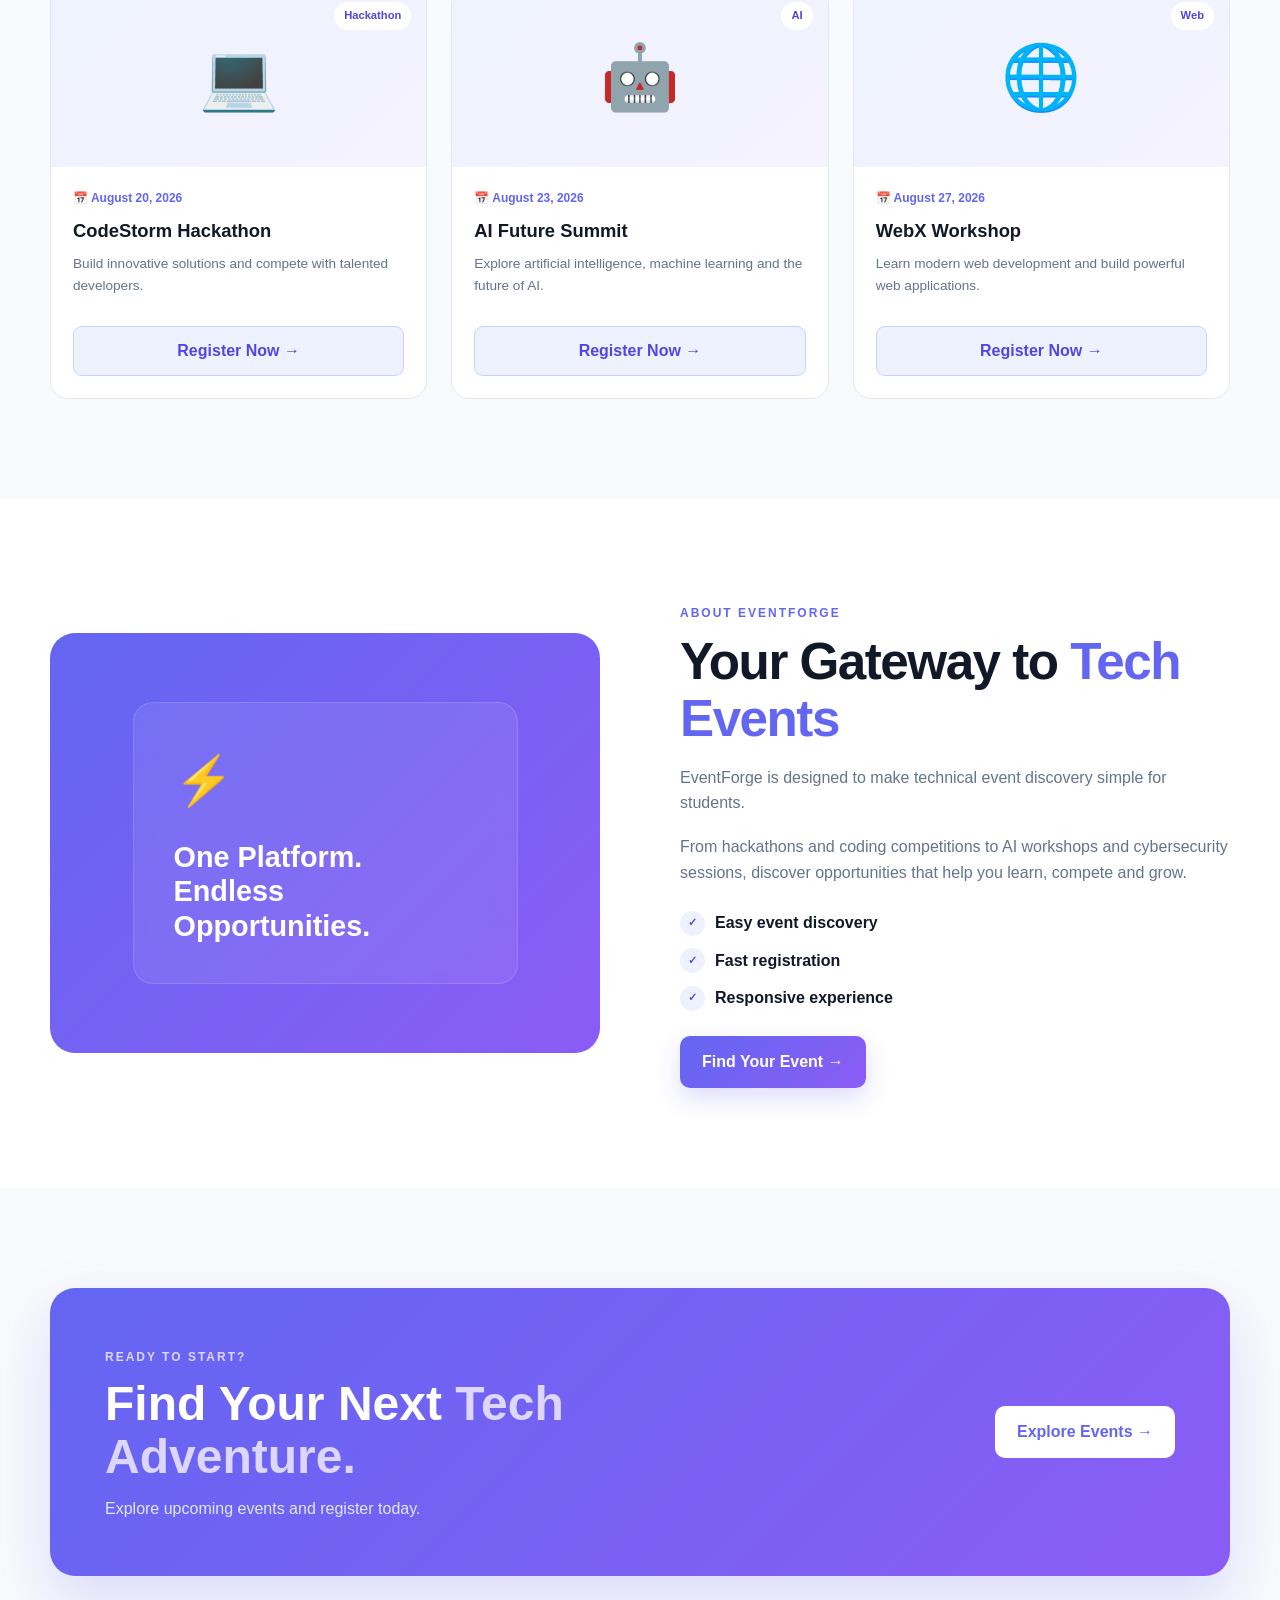
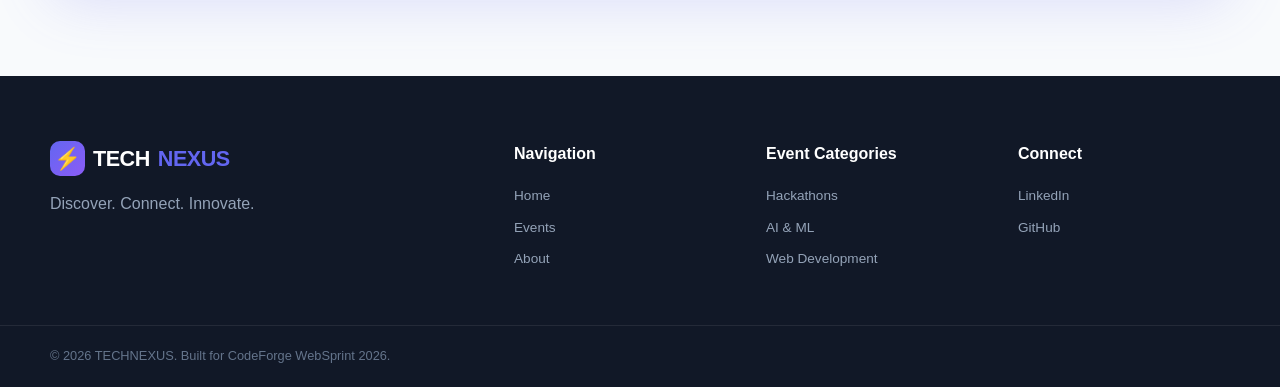
==== commit f0d3c622: "Updated the some text in footer." ====
--- a/index.html
+++ b/index.html
@@ -4,7 +4,7 @@
     <meta charset="UTF-8">
     <meta name="viewport" content="width=device-width, initial-scale=1.0">
 
-    <title>TECHNEXUS | Tech Event Management</title>
+    <title>TECHNEXUS</title>
 
     <link rel="stylesheet" href="css/styles.css">
     <link rel="stylesheet" href="css/responsive.css">
@@ -474,7 +474,7 @@
             <div class="container">
 
                 <p>
-                    © 2026 EventForge. Built for CodeForge WebSprint 2026.
+                    © 2026 TECHNEXUS. Built for CodeForge WebSprint 2026.
                 </p>
 
             </div>
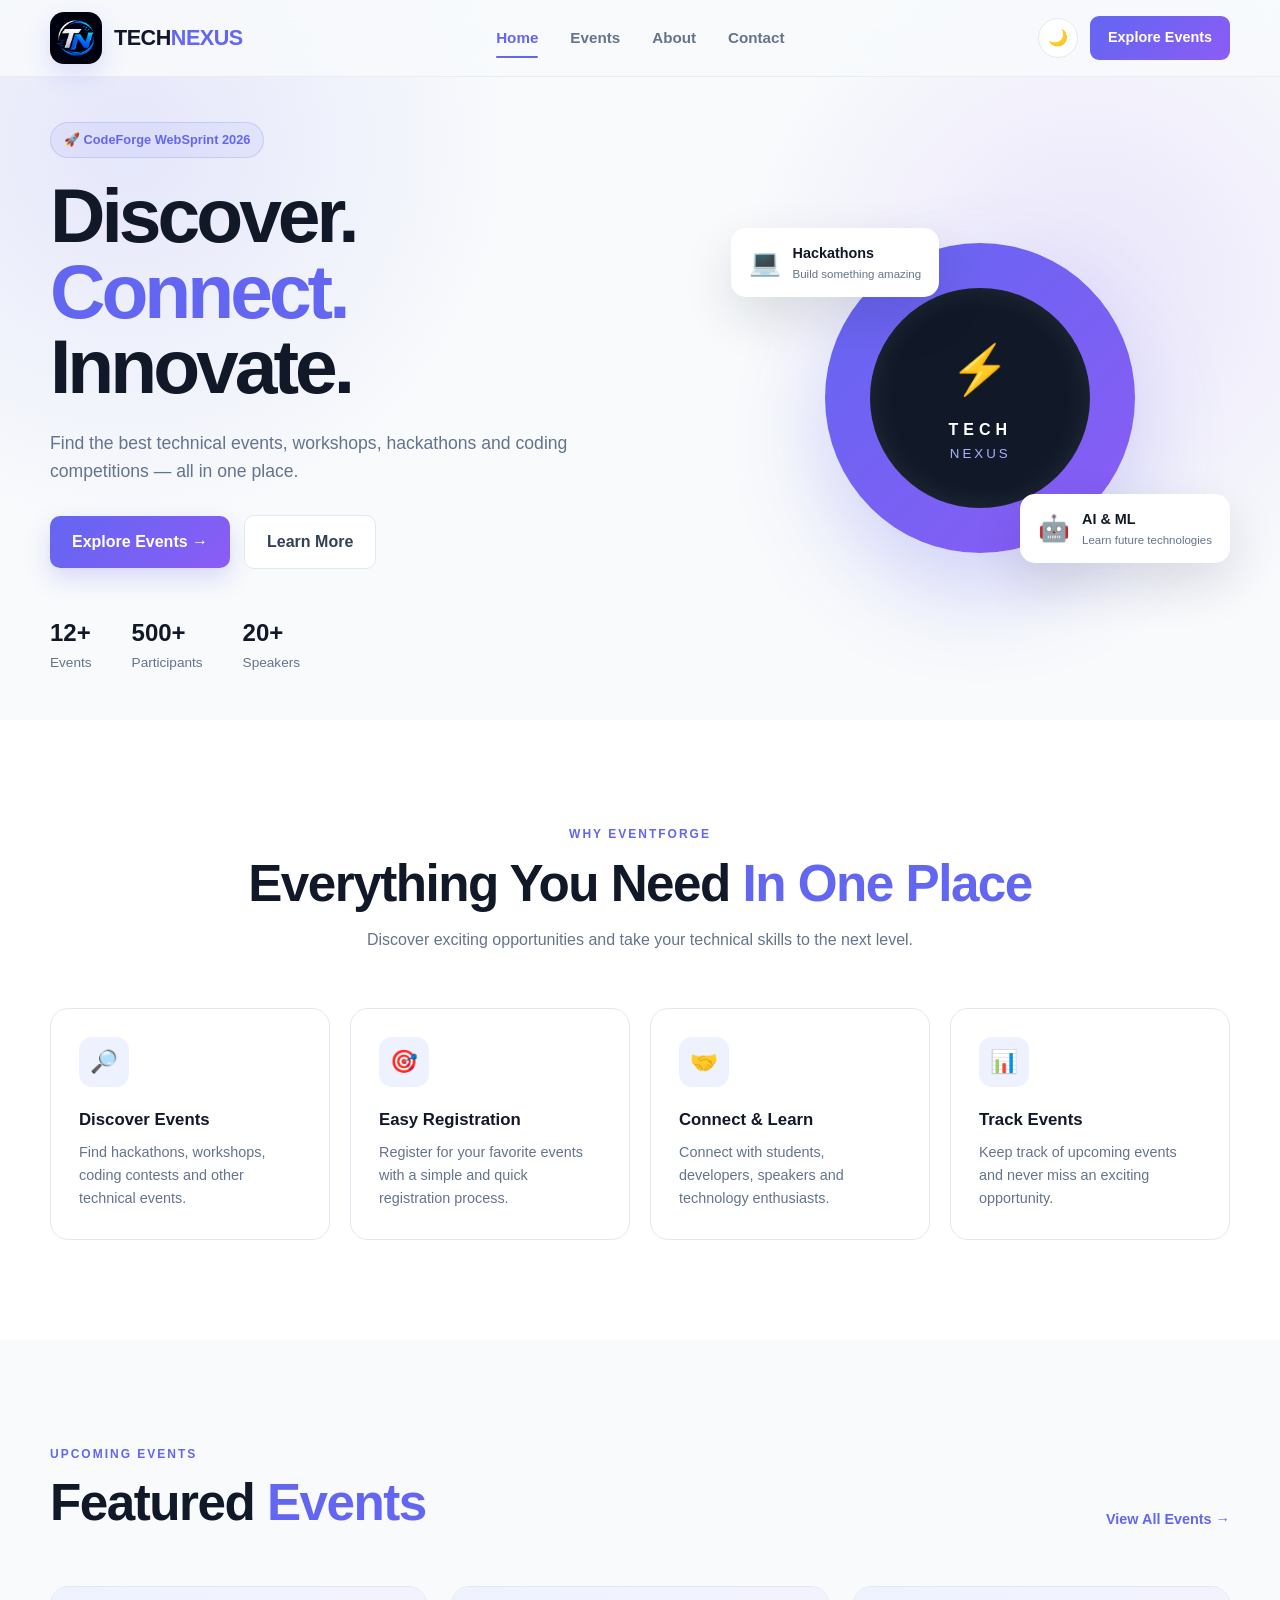
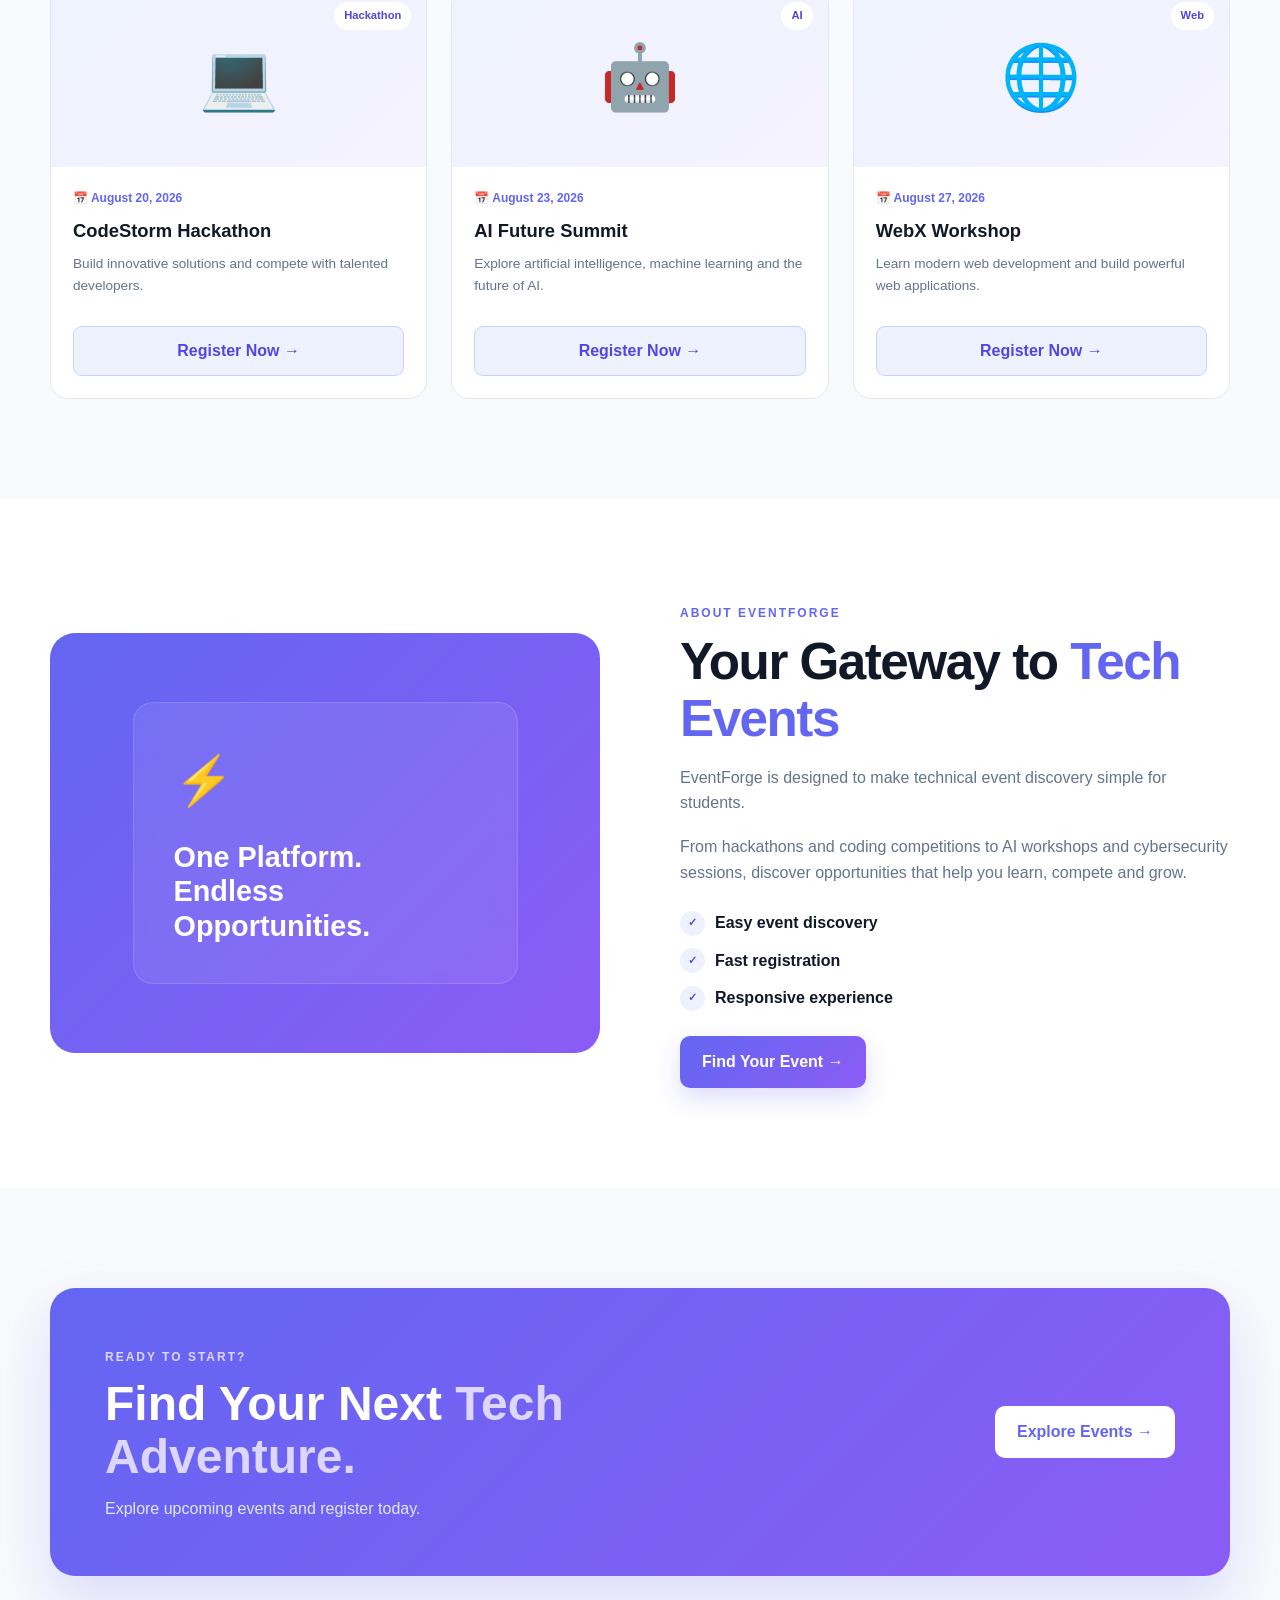
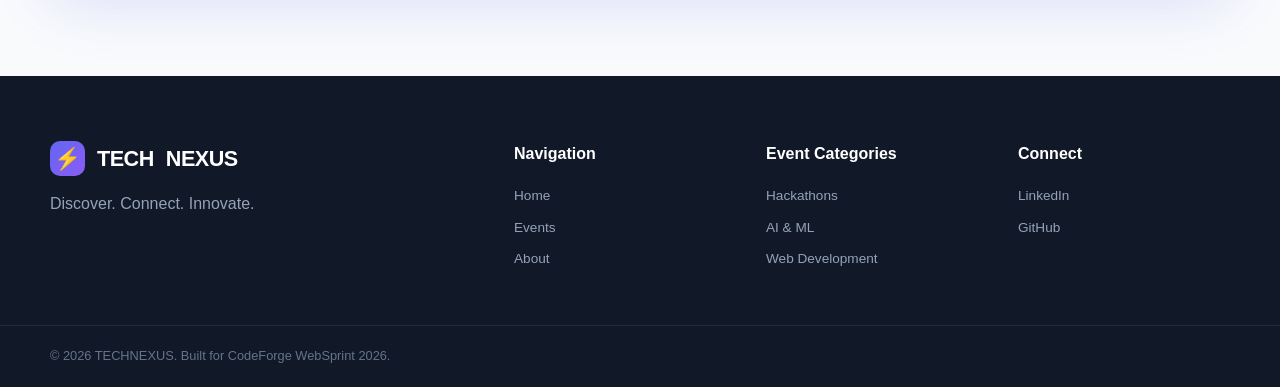
==== commit 853969d4: "Added the logo in the website." ====
--- a/index.html
+++ b/index.html
@@ -18,9 +18,13 @@
 
         <div class="container nav-container">
 
-            <a href="index.html" class="logo">
-                <span class="logo-icon">⚡</span>
-                TECH<span>NEXUS</span>
+            <a href="index.html" class="logo" aria-label="TechNexus home">
+                <img
+                    class="logo-image"
+                    src="assets/Project_logo.png"
+                    alt="TechNexus logo"
+                >
+                <span class="brand-text">TECH<span>NEXUS</span></span>
             </a>
 
             <nav class="navbar" id="navbar">
--- a/css/styles.css
+++ b/css/styles.css
@@ -150,17 +150,49 @@
 
     align-items: center;
 
-    gap: 8px;
+    gap: 12px;
 
     font-size: 1.35rem;
 
     font-weight: 800;
 
     letter-spacing: -0.5px;
-}
-
-
-.logo span:last-child {
+
+    line-height: 1;
+}
+
+
+.logo-image {
+    width: 52px;
+
+    height: 52px;
+
+    display: block;
+
+    flex-shrink: 0;
+
+    object-fit: cover;
+
+    object-position: center;
+
+    border-radius: 14px;
+
+    box-shadow:
+        0 10px 25px
+        rgba(99, 102, 241, 0.18);
+}
+
+
+.brand-text {
+    display: inline-flex;
+
+    align-items: center;
+
+    gap: 0;
+}
+
+
+.brand-text span {
     color: #6366f1;
 }
 
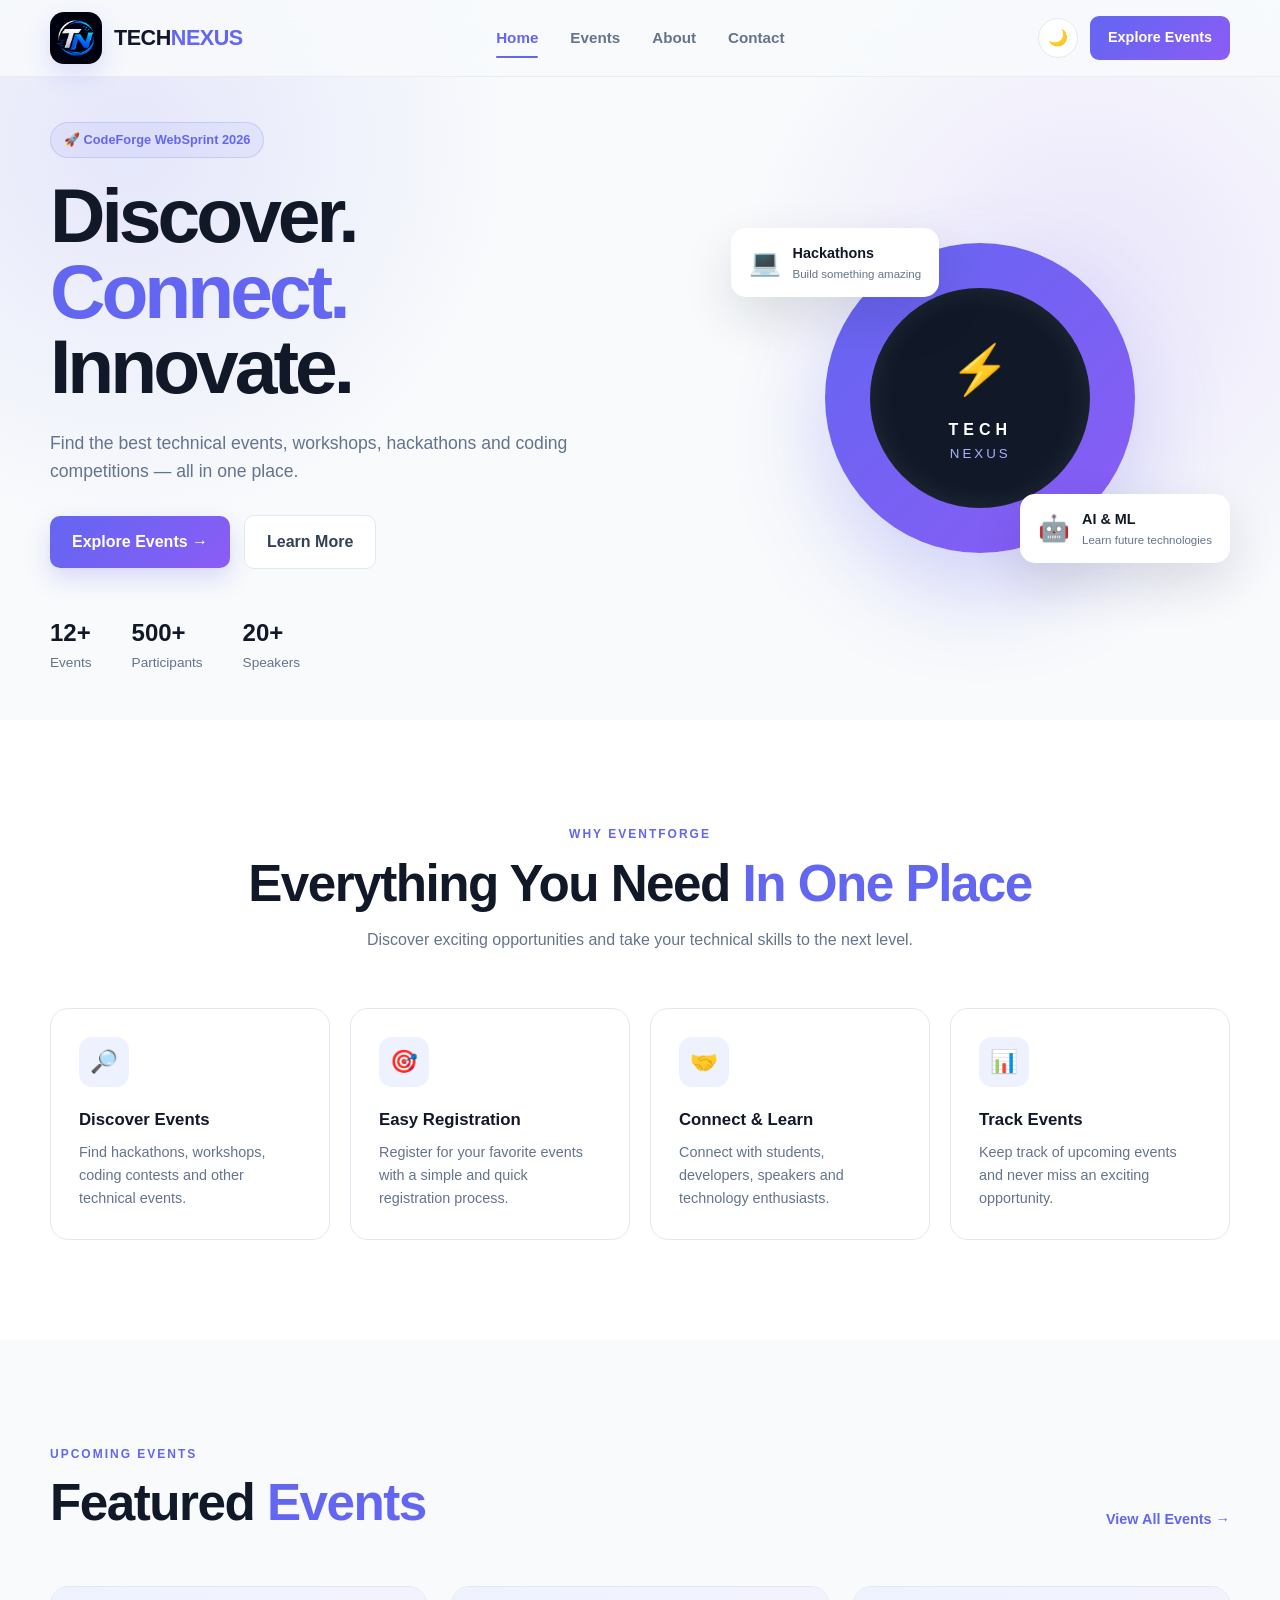
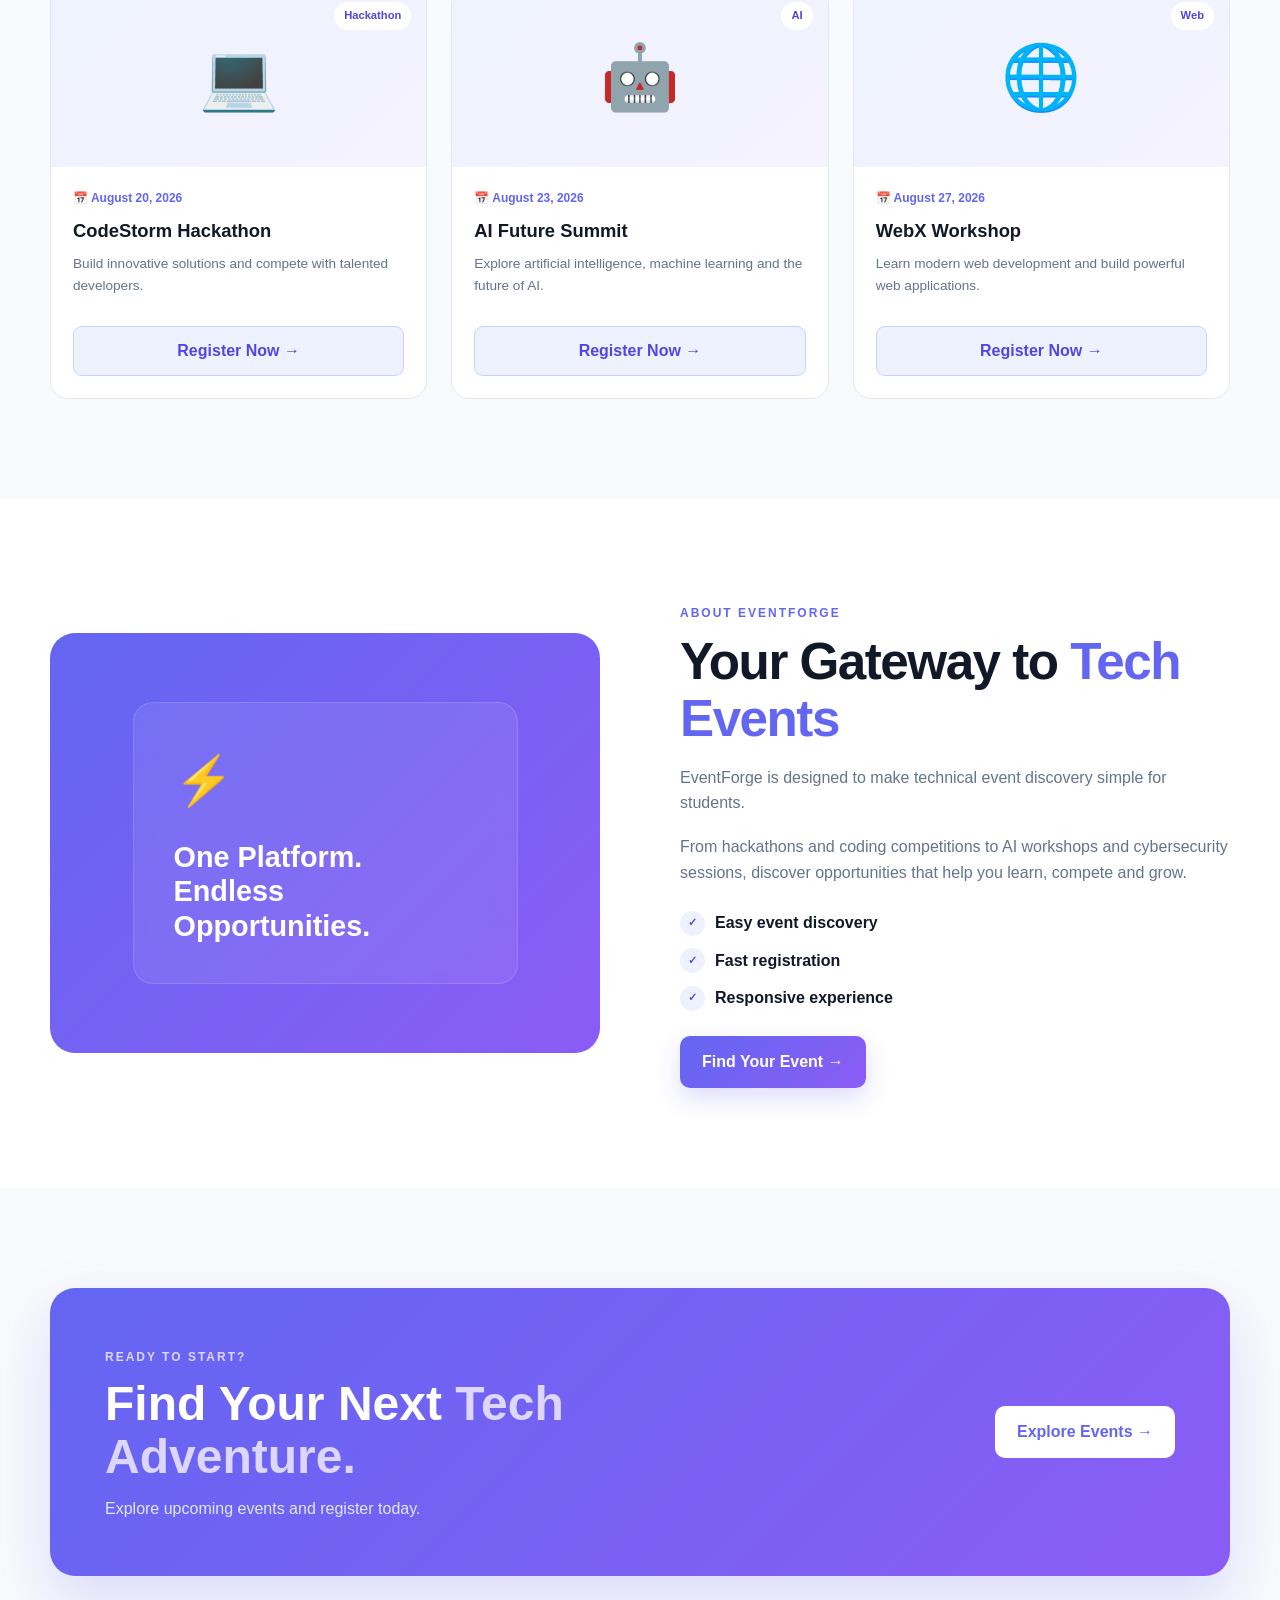
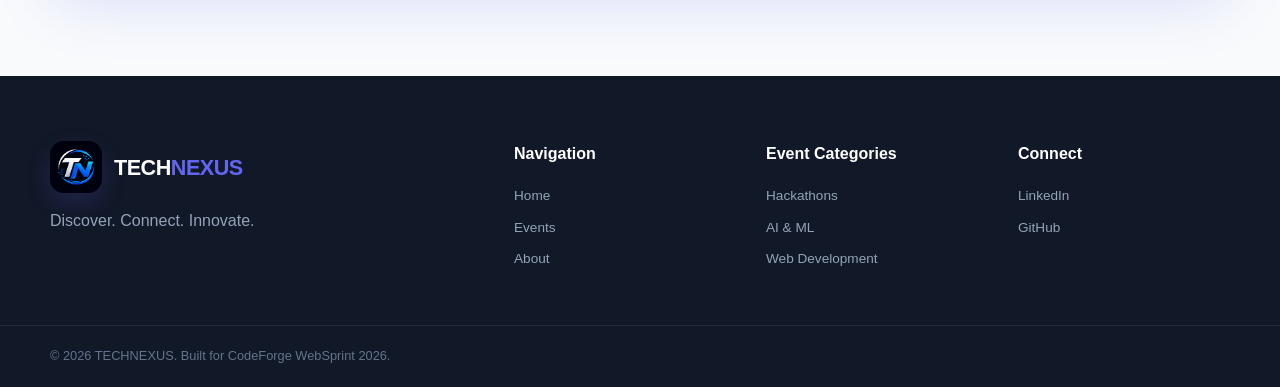
==== commit 1ed7ba01: "Added the logo in the footer position in both home and events page" ====
--- a/index.html
+++ b/index.html
@@ -5,6 +5,7 @@
     <meta name="viewport" content="width=device-width, initial-scale=1.0">
 
     <title>TECHNEXUS</title>
+    <link rel="icon" type="image/png" href="assets/Project_logo.png">
 
     <link rel="stylesheet" href="css/styles.css">
     <link rel="stylesheet" href="css/responsive.css">
@@ -420,9 +421,13 @@
 
             <div class="footer-brand">
 
-                <a href="index.html" class="logo">
-                    <span class="logo-icon">⚡</span>
-                    TECH<span>NEXUS</span>
+                <a href="index.html" class="logo footer-logo">
+                    <img
+                        class="logo-image"
+                        src="assets/Project_logo.png"
+                        alt="TechNexus logo"
+                    >
+                    <span class="brand-text">TECH<span>NEXUS</span></span>
                 </a>
 
                 <p>
